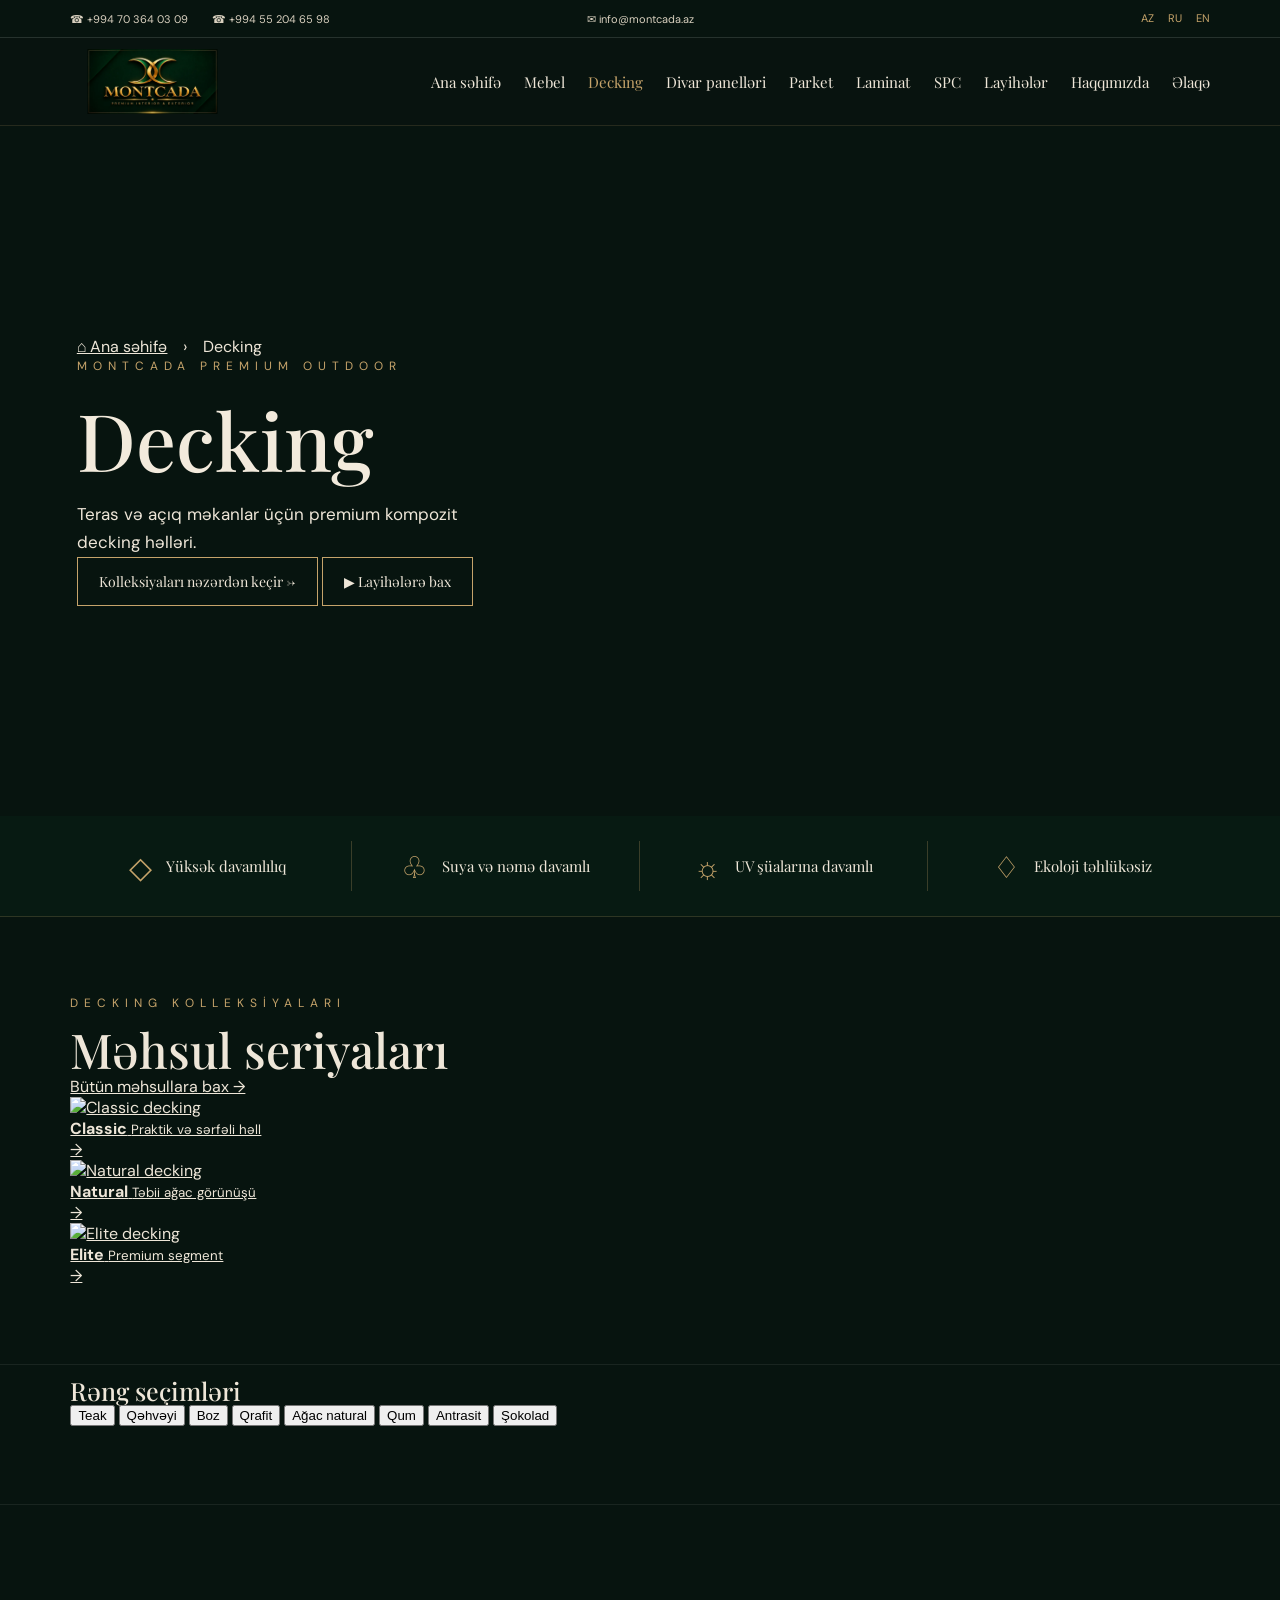
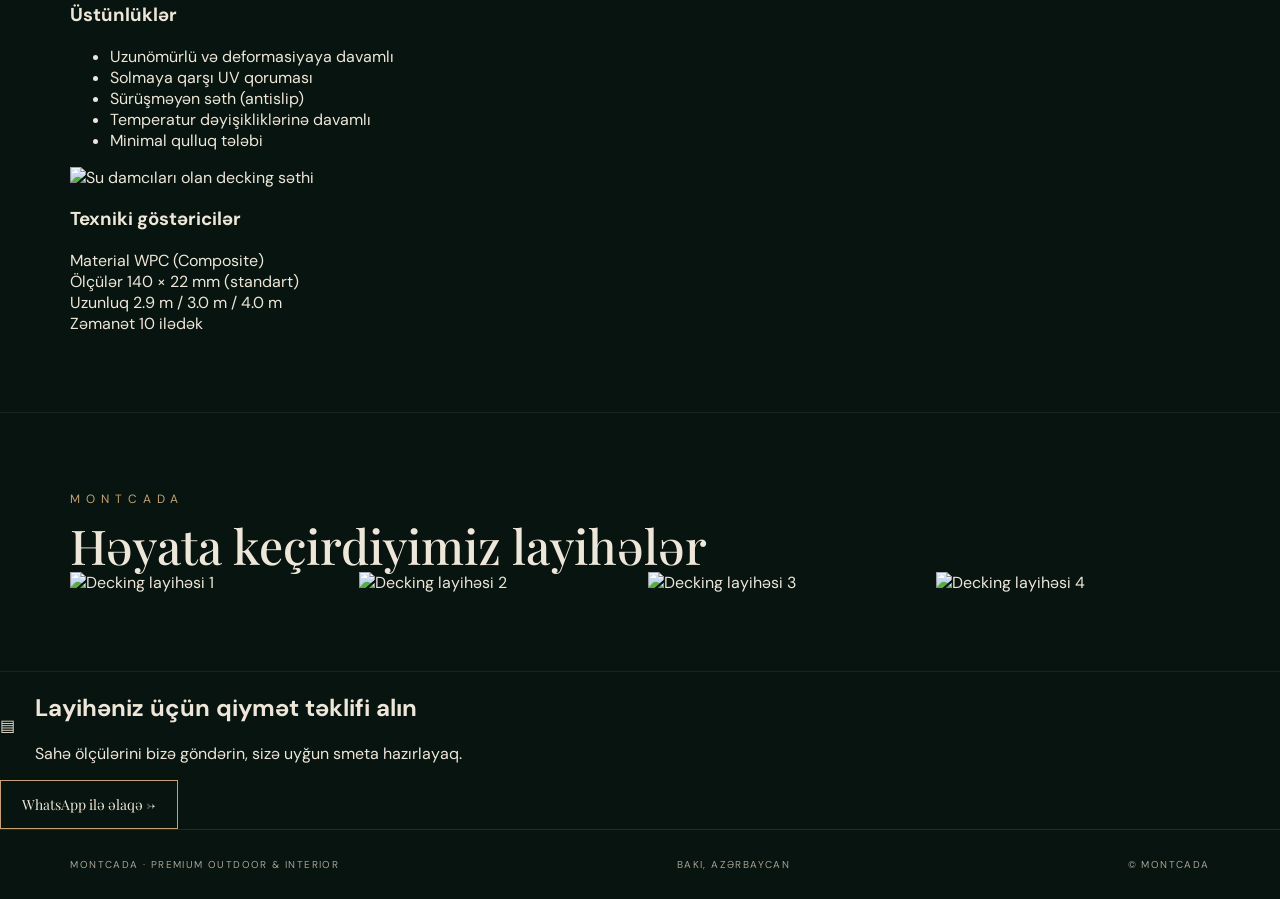
==== decking.html @ f6c1a3b7 "Update decking.html" ====
<!DOCTYPE html>
<html lang="az">
<head>
<meta charset="UTF-8">
<meta name="viewport" content="width=device-width, initial-scale=1.0">
<meta name="theme-color" content="#07140f">
<title>MONTCADA | Decking Kolleksiyaları</title>

<link rel="preconnect" href="https://fonts.googleapis.com">
<link rel="preconnect" href="https://fonts.gstatic.com" crossorigin>
<link href="https://fonts.googleapis.com/css2?family=DM+Sans:wght@400;500;600;700&family=Playfair+Display:wght@400;500;600&display=swap" rel="stylesheet">


  <link rel="stylesheet" href="style.css">

  
</head>

<body class="page-decking">
<!-- ƏLAQƏ VƏ DİL -->

<div class="topbar">
 <div class="top-contacts">
  <a href="tel:+994703640309">☎ +994 70 364 03 09</a>
  <a href="tel:+994552046598">☎ +994 55 204 65 98</a>
  <a class="top-email" href="mailto:info@montcada.az">✉ info@montcada.az</a>
 </div>
 <div class="languages">AZ　 RU　 EN</div>
</div>

<!-- MENYU -->

<header>

  <a href="index.html" class="brand">
  <img src="montcada-logo.webp" alt="MONTCADA">
</a>

  <button class="menu-toggle" id="menuToggle" type="button"
  aria-label="Menyunu aç" aria-expanded="false">☰</button>

  <nav id="mainNav">
    <a href="index.html">Ana səhifə</a>
    <a href="mebel.html">Mebel</a>
    <a class="active" href="decking.html">Decking</a>
    <a href="divar-panelleri.html">Divar panelləri</a>
    <a href="parket.html">Parket</a>
    <a href="laminat.html">Laminat</a>
    <a href="spc.html">SPC</a>
    <a href="index.html#projects">Layihələr</a>
    <a href="index.html#about">Haqqımızda</a>
    <a href="index.html#contact">Əlaqə</a>
    
  </nav>

</header>

<main>

<!-- BAŞLIQ ŞƏKLİ -->

<section class="hero">

  <div class="hero-content">

    <div class="breadcrumb">
      <a href="index.html">⌂ Ana səhifə</a>　›　Decking
    </div>

    <div class="eyebrow">MONTCADA PREMIUM OUTDOOR</div>

    <h1>Decking</h1>

    <p>
      Teras və açıq məkanlar üçün premium
      kompozit decking həlləri.
    </p>

    <div class="buttons">
      <a class="btn gold" href="#collections">
        Kolleksiyaları nəzərdən keçir →
      </a>

      <a class="btn" href="#projects">
        ▶ Layihələrə bax
      </a>
    </div>

  </div>

</section>

<!-- ÜSTÜNLÜKLƏR -->

<section class="benefits">
  <div class="benefit">
    <span class="benefit-icon">◇</span>
    Yüksək davamlılıq
  </div>

  <div class="benefit">
    <span class="benefit-icon">♧</span>
    Suya və nəmə davamlı
  </div>

  <div class="benefit">
    <span class="benefit-icon">☼</span>
    UV şüalarına davamlı
  </div>

  <div class="benefit">
    <span class="benefit-icon">♢</span>
    Ekoloji təhlükəsiz
  </div>

  </section>

</section>

<!-- KOLLEKSİYALAR -->

<section class="section" id="collections">

  <div class="section-top">
    <div>
      <div class="eyebrow">DECKING KOLLEKSİYALARI</div>
      <h2 class="section-title">Məhsul seriyaları</h2>
    </div>

    <a class="gold-link" href="#contact">Bütün məhsullara bax →</a>
  </div>

  <div class="collections">

    <a class="collection-card" href="#contact">
      <img src="https://images.unsplash.com/photo-1600566753086-00f18fb6b3ea?auto=format&fit=crop&w=800&q=85" alt="Classic decking">
      <div class="collection-info">
        <div>
          <strong>Classic</strong>
          <small>Praktik və sərfəli həll</small>
        </div>
        <span>→</span>
      </div>
    </a>

    <a class="collection-card" href="#contact">
      <img src="https://images.unsplash.com/photo-1600607687920-4e2a09cf159d?auto=format&fit=crop&w=800&q=85" alt="Natural decking">
      <div class="collection-info">
        <div>
          <strong>Natural</strong>
          <small>Təbii ağac görünüşü</small>
        </div>
        <span>→</span>
      </div>
    </a>

    <a class="collection-card" href="#contact">
      <img src="https://images.unsplash.com/photo-1600607687939-ce8a6c25118c?auto=format&fit=crop&w=800&q=85" alt="Elite decking">
      <div class="collection-info">
        <div>
          <strong>Elite</strong>
          <small>Premium segment</small>
        </div>
        <span>→</span>
      </div>
    </a>

  </div>

</section>

<!-- RƏNG SEÇİMLƏRİ -->

<section class="section" style="padding-top:0">

  <h2 class="section-title" style="font-size:25px">
    Rəng seçimləri
  </h2>

  <div class="colors">

    <button class="color-option selected" type="button">
      <span class="color-swatch" style="background:#a56a3b"></span>
      Teak
    </button>

    <button class="color-option" type="button">
      <span class="color-swatch" style="background:#60483b"></span>
      Qəhvəyi
    </button>

    <button class="color-option" type="button">
      <span class="color-swatch" style="background:#898782"></span>
      Boz
    </button>

    <button class="color-option" type="button">
      <span class="color-swatch" style="background:#454545"></span>
      Qrafit
    </button>

    <button class="color-option" type="button">
      <span class="color-swatch" style="background:#bd8c5c"></span>
      Ağac natural
    </button>

    <button class="color-option" type="button">
      <span class="color-swatch" style="background:#d0a982"></span>
      Qum
    </button>

    <button class="color-option" type="button">
      <span class="color-swatch" style="background:#35383a"></span>
      Antrasit
    </button>

    <button class="color-option" type="button">
      <span class="color-swatch" style="background:#513426"></span>
      Şokolad
    </button>

  </div>

</section>

<!-- MƏHSUL XÜSUSİYYƏTLƏRİ -->

<section class="section details">

  <div>
    <h3>Üstünlüklər</h3>

    <ul class="features">
      <li>Uzunömürlü və deformasiyaya davamlı</li>
      <li>Solmaya qarşı UV qoruması</li>
      <li>Sürüşməyən səth (antislip)</li>
      <li>Temperatur dəyişikliklərinə davamlı</li>
      <li>Minimal qulluq tələbi</li>
    </ul>
  </div>

  <img
    class="detail-image"
    loading="lazy"
    src="https://images.unsplash.com/photo-1600566753190-17f0baa2a6c3?auto=format&fit=crop&w=900&q=85"
    alt="Su damcıları olan decking səthi"
  >

  <div class="specs">
    <h3>Texniki göstəricilər</h3>

    <div class="spec-row">
      <span>Material</span>
      <span>WPC (Composite)</span>
    </div>

    <div class="spec-row">
      <span>Ölçülər</span>
      <span>140 × 22 mm (standart)</span>
    </div>

    <div class="spec-row">
      <span>Uzunluq</span>
      <span>2.9 m / 3.0 m / 4.0 m</span>
    </div>

    <div class="spec-row">
      <span>Zəmanət</span>
      <span>10 ilədək</span>
    </div>

  </div>

</section>

<!-- LAYİHƏLƏR -->

<section class="section" id="projects">

  <div class="eyebrow">MONTCADA</div>
  <h2 class="section-title">Həyata keçirdiyimiz layihələr</h2>

  <div class="project-grid">

    <img loading="lazy"
      src="https://images.unsplash.com/photo-1600566753086-00f18fb6b3ea?auto=format&fit=crop&w=700&q=80"
      alt="Decking layihəsi 1">

    <img loading="lazy"
      src="https://images.unsplash.com/photo-1600607687920-4e2a09cf159d?auto=format&fit=crop&w=700&q=80"
      alt="Decking layihəsi 2">

    <img loading="lazy"
      src="https://images.unsplash.com/photo-1600607687939-ce8a6c25118c?auto=format&fit=crop&w=700&q=80"
      alt="Decking layihəsi 3">

    <img loading="lazy"
      src="https://images.unsplash.com/photo-1600210492486-724fe5c67fb0?auto=format&fit=crop&w=700&q=80"
      alt="Decking layihəsi 4">

  </div>

</section>

<!-- QİYMƏT TƏKLİFİ -->

<section class="quote" id="contact">

  <div style="display:flex;align-items:center;gap:20px">
    <div class="quote-icon">▤</div>

    <div>
      <h2>Layihəniz üçün qiymət təklifi alın</h2>
      <p>Sahə ölçülərini bizə göndərin, sizə uyğun smeta hazırlayaq.</p>
    </div>
  </div>

  <a
    class="btn gold"
    href="https://wa.me/994703640309?text=Salam%2C%20Decking%20məhsulları%20barədə%20məlumat%20almaq%20istəyirəm."
    target="_blank"
    rel="noopener"
  >
    WhatsApp ilə əlaqə →
  </a>

</section>

</main>

<footer>
  <span>MONTCADA · PREMIUM OUTDOOR & INTERIOR</span>
  <span>BAKI, AZƏRBAYCAN</span>
  <span>© MONTCADA</span>
</footer>

<script>

/* MOBİL MENYU */

  const menuToggle=document.getElementById("menuToggle");
const mainNav=document.getElementById("mainNav");

menuToggle.addEventListener("click",()=>{
  const open=mainNav.classList.toggle("open");
  menuToggle.setAttribute("aria-expanded",String(open));
  menuToggle.textContent=open?"×":"☰";
});

/* RƏNG SEÇİMİ */

document.querySelectorAll(".color-option").forEach(button=>{
  button.addEventListener("click",()=>{
    document.querySelectorAll(".color-option").forEach(item=>{
      item.classList.remove("selected");
    });

    button.classList.add("selected");
  });
});

</script>

</body>
</html>
---- style.css ----
:root{
--bg:#07140f;
--panel:#0c1d16;
--green:#123e2d;
--gold:#c5a36a;
--cream:#eee6d8;
--muted:#b6b1a6
}

*{box-sizing:border-box}

html{
scroll-behavior:smooth;
scroll-padding-top:90px
}

body{
margin:0;
background:var(--bg);
color:var(--cream);
font-family:"DM Sans",sans-serif
}

a{color:inherit}

.topbar{
min-height:38px;
padding:7px 5.5%;
display:flex;
align-items:center;
justify-content:space-between;
gap:18px;
border-bottom:1px solid #ffffff20;
color:#d9d0bf;
font-size:11px;
letter-spacing:.35px
  position:relative;
}

.top-contacts{
display:flex;
gap:24px;
flex-wrap:wrap;

}

.top-email{
position:absolute;
left:50%;
transform:translateX(-50%);
white-space:nowrap;
}

.topbar a{text-decoration:none}

.languages{
color:var(--gold);
white-space:nowrap;
letter-spacing:2px
  text-align:center;
}

header{
min-height:88px;
padding:10px 5.5%;
display:flex;
align-items:center;
justify-content:space-between;
gap:28px;
background:#08130f;
border-bottom:1px solid #c5a36a28;
position:relative;
z-index:20
}

.brand{
width:205px;
height:65px;
flex:0 0 205px;
display:flex;
align-items:center
}

.brand img{
width:100%;
height:100%;
object-fit:contain
}
.brand{
  transform:translateX(-15%);
}
@media (min-width:851px){
  .brand{
    transform:translateX(-10%);
  }
}


nav{
display:flex;
align-items:center;
justify-content:flex-end;
gap:clamp(12px,1.8vw,27px);
flex:1
}

nav a{
text-decoration:none;
color:#eee6d8;
font:15px "Playfair Display",serif;
white-space:nowrap;
transition:color .25s
}

nav a:hover{color:var(--gold)}

nav a.active{
  color:var(--gold);
}
  
.menu-toggle{
display:none;
background:transparent;
color:var(--gold);
border:1px solid #c5a36a88;
border-radius:3px;
font-size:23px;
padding:5px 11px
}

/* ANA SLAYD */

.hero{
height:min(690px,68vw);
min-height:570px;
position:relative;
overflow:hidden;
background:#07140f
}

.hero-bg{
position:absolute;
inset:0;
background-size:cover;
background-position:center;
opacity:0;
transition:opacity 1.5s ease;
will-change:opacity
}

.hero-bg.active{opacity:1}

.hero-shade{
position:absolute;
inset:0;
background:
linear-gradient(90deg,rgba(3,14,10,.91) 0%,rgba(3,14,10,.65) 34%,rgba(3,14,10,.12) 76%),
linear-gradient(0deg,rgba(3,14,10,.28),transparent 35%);
z-index:1;
pointer-events:none
}

.hero-content{
position:relative;
z-index:2;
height:100%;
max-width:760px;
padding:60px 6%;
display:flex;
flex-direction:column;
justify-content:center;
align-items:flex-start
}

.eyebrow{
color:var(--gold);
font-size:12px;
letter-spacing:6px;
text-transform:uppercase
}

.hero h1{
font:500 clamp(50px,6.2vw,82px)/1.02 "Playfair Display",serif;
color:#f2eadc;
margin:25px 0 20px;
max-width:700px
}

.hero p{
font-size:17px;
line-height:1.7;
color:#eee6d8;
max-width:430px;
margin:0
}

.hero-actions{
display:flex;
flex-wrap:wrap;
gap:16px;
margin-top:27px
}

.btn{
display:inline-flex;
align-items:center;
justify-content:center;
gap:12px;
padding:14px 21px;
border:1px solid var(--gold);
color:var(--cream);
text-decoration:none;
font:14px "Playfair Display",serif;
transition:background .25s,color .25s
}

.btn.primary{
background:var(--gold);
color:#10170f
}

.btn:hover{
background:var(--gold);
color:#10170f
}

/* SLAYD NOQTƏLƏRİ */

.hero-dots{
position:absolute;
z-index:4;
left:6%;
bottom:38px;
display:flex;
align-items:center;
gap:13px
}

.hero-dot{
width:12px;
height:12px;
padding:0;
border:1px solid var(--gold);
border-radius:50%;
background:transparent;
cursor:pointer;
transition:all .35s
}

.hero-dot.active{
width:14px;
height:14px;
background:var(--cream);
border-color:var(--cream)
}

.hero-arrows{
position:absolute;
z-index:4;
right:6%;
bottom:27px;
display:flex;
gap:14px
}

.hero-arrow{
width:46px;
height:46px;
border:1px solid var(--gold);
border-radius:50%;
background:#07140f55;
color:var(--gold);
font-size:27px;
cursor:pointer;
transition:all .25s
}

.hero-arrow:hover{
background:var(--gold);
color:#07140f
}

/* ÜSTÜNLÜKLƏR */

.benefits{
display:grid;
grid-template-columns:repeat(4,1fr);
padding:25px 5%;
background:#071a12;
border-bottom:1px solid #c5a36a33
}

.benefit{
display:flex;
align-items:center;
justify-content:center;
gap:14px;
padding:5px 12px;
border-right:1px solid #c5a36a44;
font:15px "Playfair Display",serif
}

.benefit:last-child{border:0}

.benefit-icon{
font-size:30px;
color:var(--gold)
}

/* MƏHSULLAR */

.section{
padding:78px 5.5%;
border-bottom:1px solid #ffffff12
}

.section-heading{
display:flex;
align-items:flex-end;
justify-content:space-between;
gap:20px;
margin-bottom:28px
}

.section-kicker{
color:var(--gold);
font-size:11px;
letter-spacing:4px;
text-transform:uppercase
}

.section h2{
font:500 clamp(34px,4vw,48px)/1.1 "Playfair Display",serif;
margin:12px 0 0
}

.text-link{
color:var(--gold);
text-decoration:none;
font-size:13px;
white-space:nowrap
}

.category-grid{
display:grid;
grid-template-columns:repeat(3,1fr);
gap:18px
}

.category-card{
height:270px;
position:relative;
overflow:hidden;
border:1px solid #b9965d77;
border-radius:7px;
background:#18251d;
text-decoration:none
}

.category-card img{
width:100%;
height:100%;
object-fit:cover;
display:block;
transition:transform .7s ease
}

.category-card:hover img{
transform:scale(1.06)
}

.category-card:after{
content:"";
position:absolute;
inset:35% 0 0;
background:linear-gradient(transparent,rgba(0,0,0,.88))
}

.category-label{
position:absolute;
z-index:1;
left:17px;
right:14px;
bottom:17px;
display:flex;
align-items:flex-end;
justify-content:space-between;
gap:8px;
font:20px "Playfair Display",serif
}

.category-label small{
display:block;
font:11px "DM Sans",sans-serif;
margin-top:5px;
color:#e4ded3
}

.category-arrow{
color:var(--gold);
font-size:22px
}

/* HAQQIMIZDA */

.about{
display:grid;
grid-template-columns:1.05fr .95fr;
min-height:420px;
background:#0b2118
}

.about-image{
min-height:420px;
background:url("https://images.unsplash.com/photo-1600210492486-724fe5c67fb0?auto=format&fit=crop&w=1400&q=82") center/cover
}

.about-copy{
padding:70px 10%;
display:flex;
flex-direction:column;
justify-content:center
}

.about-copy h2{
font:500 clamp(34px,4vw,48px)/1.12 "Playfair Display",serif;
margin:15px 0 20px
}

.about-copy p{
color:#c9c8bd;
line-height:1.8;
font-size:15px;
max-width:540px
}

/* LAYİHƏLƏR */

.projects{
background:radial-gradient(ellipse at 70% 0%,#12271d,#07140f 70%)
}

.project-grid{
display:grid;
grid-template-columns:repeat(4,1fr);
gap:15px
}

.project-card{
height:220px;
overflow:hidden;
border-radius:6px;
border:1px solid #b9965d66
}

.project-card img{
width:100%;
height:100%;
object-fit:cover;
display:block;
transition:transform .7s
}

.project-card:hover img{
transform:scale(1.05)
}

/* ƏLAQƏ */

.contact-section{
display:grid;
grid-template-columns:1fr 1fr;
gap:35px;
align-items:center;
background:#0a1b13
}

.contact-section h2{
font:500 42px "Playfair Display",serif;
margin:12px 0
}

.contact-section p{
color:#c5c1b5;
line-height:1.8
}

.contact-details{
display:grid;
gap:15px
}

.contact-details a{
color:var(--cream);
text-decoration:none
}

footer{
padding:28px 5.5%;
display:flex;
justify-content:space-between;
gap:15px;
flex-wrap:wrap;
color:#a9a294;
font-size:10px;
letter-spacing:1.4px;
border-top:1px solid #ffffff1a
}

/* TABLET */

@media(max-width:1050px){
header{gap:15px}
.brand{width:165px;flex-basis:165px}
nav{gap:13px}
nav a{font-size:15px}
.category-card{height:230px}
}

/* MOBİL */

@media(max-width:850px){

.topbar{
padding:7px 4%;
font-size:9px
}



header{
min-height:75px;
padding:8px 4%;
flex-wrap:wrap
}

.brand{
width:155px;
height:54px;
flex-basis:155px
}

.menu-toggle{
display:block;
margin-left:auto
}

nav{
display:none;
order:3;
flex:0 0 100%;
width:100%;
justify-content:flex-start;
flex-wrap:wrap;
gap:16px 20px;
padding:12px 0 15px
}

nav.open{display:flex}

.hero{
height:620px;
min-height:530px
}

.hero-content{padding:45px 7%}

.benefits{
grid-template-columns:1fr 1fr;
gap:15px;
padding:22px 5%
}

.benefit{
justify-content:flex-start;
border:0;
font-size:13px
}

.category-grid{
grid-template-columns:repeat(2,minmax(0,1fr))
}

.category-card{height:210px}

.category-card:last-child{
grid-column:span 1
}

.about{grid-template-columns:1fr}

.about-image{min-height:330px}

.about-copy{padding:50px 7%}

.project-grid{grid-template-columns:1fr 1fr}

.project-card{height:190px}

.contact-section{grid-template-columns:1fr}
}

/* TELEFON */

@media(max-width:520px){

.topbar{font-size:8px}


.languages{letter-spacing:1px}

.hero{
height:590px;
min-height:510px
}

.hero-content{padding:40px 7%}

.hero h1{font-size:46px}

.hero p{
font-size:14px;
max-width:310px
}

.hero-actions{gap:9px}

.hero-actions .btn{
padding:12px 13px;
font-size:12px
}

.hero-dots{
left:7%;
bottom:27px;
gap:9px
}

.hero-dot{
width:9px;
height:9px
}

.hero-dot.active{
width:12px;
height:12px
}

.hero-arrows{
right:5%;
bottom:15px;
gap:7px
}

.hero-arrow{
width:36px;
height:36px;
font-size:21px
}

.benefit{
gap:8px;
font-size:11px;
padding:3px
}

.benefit-icon{font-size:23px}

.section{padding:52px 5%}

.section-heading{
align-items:flex-start;
flex-direction:column
}

.category-grid{gap:9px}

.category-card{height:165px}


.category-label{
left:10px;
bottom:12px;
font-size:17px
}

.about-image{min-height:250px}

.about-copy h2{font-size:34px}

.project-card{height:145px}

.contact-section h2{font-size:34px}

footer{
flex-direction:column;
font-size:9px
}
}

@media(prefers-reduced-motion:reduce){
*,*::before,*::after{
scroll-behavior:auto!important;
transition:none!important
}
}
/* MONTCADA — PREMIUM MOBIL MENYU */
@media (max-width: 850px) {
  header {
    position: relative !important;
    z-index: 100 !important;
    display: flex !important;
    flex-wrap: wrap !important;
    align-items: center !important;
    justify-content: space-between !important;
    height: auto !important;
    min-height: 88px !important;
    padding: 10px 5% !important;
    gap: 12px !important;
  }

  header .brand {
    display: flex !important;
    align-items: center !important;
    width: 190px !important;
    height: 65px !important;
  }

  header .brand img {
    width: 100% !important;
    height: 100% !important;
    object-fit: contain !important;
  }

  #menuToggle {
    display: block !important;
    margin-left: auto !important;
    background: transparent !important;
    color: #c5a36a !important;
    border: 1px solid rgba(197,163,106,.65) !important;
    border-radius: 3px !important;
    padding: 9px 13px !important;
    font-size: 25px !important;
  }

  #mainNav {
    display: none !important;
    position: static !important;
    order: 3 !important;
    flex: 0 0 100% !important;
    width: 100% !important;
    height: auto !important;
    margin: 0 !important;
    padding: 8px 0 12px !important;
    flex-direction: column !important;
    align-items: stretch !important;
    gap: 0 !important;
    background: transparent !important;
  }

  #mainNav.open {
    display: flex !important;
  }

  #mainNav a {
    display: block !important;
    width: 100% !important;
    padding: 13px 8px !important;
    border: 0 !important;
    border-bottom: 1px solid rgba(197,163,106,.18) !important;
    background: transparent !important;
    color: #eee6d8 !important;
    font-family: Georgia, serif !important;
    font-size: 23px !important;
    text-align: left !important;
    text-decoration: none !important;
  }

  #mainNav a.active,
  #mainNav a[aria-current="page"] {
    color: #c5a36a !important;
  }
}

@media (max-width: 520px) {
  header .brand {
    width: 175px !important;
    height: 60px !important;
  }

  #mainNav a {
    font-size: 22px !important;
  }
}



/* =====================================
   MEBEL SƏHİFƏSİ CSS
===================================== */

.page-mebel .hero{height:510px;
      position:relative;
      overflow:hidden;
      background:var(--panel)
     }
.page-mebel .slides,
.page-mebel .slide{
position:absolute;
inset:0;
width:100%;
height:100%;
}
.page-mebel .slide{
  opacity:0;
  visibility:hidden;
  background-size:cover;
  background-position:center;
  transition:opacity 1.7s ease,visibility 1.7s ease;
}
.page-mebel .slide.active{
  opacity:1;
  visibility:visible;
}
.page-mebel .shade{
  position:absolute;
  inset:0;
  z-index:1;
  background:linear-gradient(90deg,rgba(7,20,15,.98),rgba(7,20,15,.88) 28%,rgba(7,20,15,.43) 57%,rgba(7,20,15,.05))
}
.page-mebel .hero-content{
  position:relative;
  z-index:2;
  height:100%;
  padding:55px 6%;
  display:flex;
  flex-direction:column;
  justify-content:center;
  align-items:flex-start
}
.page-mebel .kicker{
  color:var(--gold);
  font-size:11px;
  letter-spacing:5px;
  font-weight:600
}
.page-mebel .hero h1{
  font:700 clamp(42px,5vw,65px)/1.08 "Playfair Display",serif;max-width:570px;
  margin:18px 0;color:var(--cream)
}
.page-mebel .hero p{
  font-size:15px;
  line-height:1.75;
  max-width:390px;
  margin:0 0 24px;
  color:#e2dbcf
}
.page-mebel .actions{
  display:flex;
  gap:14px;
  flex-wrap:wrap
}
.page-mebel .btn{
  padding:14px 22px;
  border:1px solid var(--gold);
  font-size:13px;transition:.25s
}
.page-mebel btn:hover{
  background:var(--gold);
  color:#17140e
}
.page-mebel .btn.primary{
  background:var(--gold);
  color:#17140e
}
.page-mebel .dots{
  position:absolute;
  z-index:3;
  bottom:25px;
  left:6%;
  display:flex;gap:12px
}
.page-mebel .dot{
  width:12px;
  height:12px;
  border-radius:50%;
  border:1.5px solid var(--gold);
  background:transparent;
  padding:0;cursor:pointer;
  transition:background .3s,transform .3s
}
.page-mebel .dot.active{
  background:var(--cream);
  border-color:var(--cream);
  transform:scale(1.08)
}
.page-mebel .arrows{
  position:absolute;
  right:5%;
  bottom:19px;
  z-index:3;
  display:flex;
  gap:12px
}
.page-mebel .arrows button{
  width:43px;
  height:43px;
  border:1px solid var(--gold);
  border-radius:50%;
  background:rgba(7,20,15,.55);
  color:var(--gold);
  font-size:25px;
  cursor:pointer
}
.page-mebel .benefits{
  display:grid;
  grid-template-columns:repeat(4,1fr);
  padding:17px 5%;
  border-block:1px solid var(--line);
  background:var(--panel)
}
.page-mebel .benefit{
  display:flex;
  align-items:center;
  justify-content:center;
  gap:14px;padding:10px;
  border-right:1px solid var(--line);
  font-size:13px
}
.page-mebel .benefit:last-child{border:0}

.page-mebel .benefit span{
  font-size:25px;
  color:var(--gold)
}
.page-mebel .section{
  padding:52px 5% 28px;
  max-width:1600px;
  margin:auto
}
.page-mebel .section h2{
  font:600 clamp(30px,4vw,40px) "Playfair Display",serif;
  margin:12px 0;
  color:var(--cream)
}
.page-mebel .intro{
  font-size:13px;
  color:var(--muted);
  margin:0 0 25px
}
.page-mebel .categories{
  display:grid;
  grid-template-columns:repeat(3,1fr);
  gap:15px
}
.page-mebel .category{
  height:195px;
  position:relative;
  overflow:hidden;
  border:1px solid var(--line);
  border-radius:8px;
  background:var(--panel)
}
.page-mebel .category img{
  width:100%;
  height:100%;
  object-fit:cover;
  transition:transform .7s
}
.page-mebel .category:hover img{transform:scale(1.055)}

.page-mebel .category:after{
  content:"";
  position:absolute;
  inset:30% 0 0;
  background:linear-gradient(transparent,rgba(7,20,15,.94))
}
.page-mebel .cattext{
  position:absolute;
  z-index:1;
  bottom:13px;
  left:15px;
  right:14px
}
.page-mebel .cattext h3{
  font:600 20px "Playfair Display",serif;
  margin:0 0 4px
}
.page-mebel.cattext p{
  font-size:11px;
  margin:0;
  color:#e6dfd2
}
.page-mebel .cattext b{
  float:right;
  color:var(--gold);
  font-size:22px
}
.page-mebel .wisanka
{
  display:grid;
  grid-template-columns:1fr 1fr;
  margin-top:30px;
  border-top:1px solid var(--line);
  background:var(--panel)
}
.page-mebel .wisanka img{
  width:100%;
  height:360px;
  object-fit:cover;
  display:block
}
.page-mebel .text{
  padding:45px 9%;
  align-self:center
}
.page-mebel .wtext h2{
  font:600 42px "Playfair Display",serif;
  margin:12px 0;
  color:var(--cream)
}
.page-mebel .wtext p{
  line-height:1.85;
  font-size:14px;color:#ded6c9;
  border-left:2px solid var(--gold);
  padding-left:20px
}


@media(max-width:520px){
  
  .page-mebel .benefit{font-size:10px;gap:7px;padding:12px 2px}
 .page-mebel .benefit span{font-size:20px}
 .page-mebel .section{padding:38px 4% 20px}
 .page-mebel .categories{grid-template-columns:repeat(2,1fr);gap:10px}
 .page-mebel .category{height:155px}
 .page-mebel .cattext{left:9px;bottom:9px}
 .page-mebel .cattext h3{font-size:16px}
.page-mebel .cattext p{font-size:9px}
 .page-mebel .wtext{padding:32px 7%}
 .page-mebel .wtext h2{font-size:34px}




/* =====================================
   DECKING SƏHİFƏSİ CSS
===================================== */


  /* DECKING SƏHİFƏSİ */

.page-decking{
  --panel:#0c2118;
}

/* HERO */
.page-decking .hero{
  min-height:390px;
  position:relative;
  display:flex;
  align-items:center;
  background:
    linear-gradient(90deg,rgba(3,16,11,.95),rgba(3,16,11,.65) 35%,rgba(3,16,11,.05)),
    url("https://images.unsplash.com/photo-1600607687939-ce8a6c25118c?auto=format&fit=crop&w=1900&q=85")
    center 55%/cover;
}

.page-decking .hero-content{
  padding:55px 7%;
  max-width:600px;
}

.page-decking .breadcrumb{
  font-size:12px;
  color:#c9c0af;
  margin-bottom:30px;
}

.page-decking .breadcrumb a{color:var(--gold)}

.page-decking .eyebrow{
  color:var(--gold);
  font-size:11px;
  letter-spacing:4px;
  text-transform:uppercase;
}

.page-decking .hero h1{
  font:500 clamp(44px,5vw,66px)/1.05 "Playfair Display",serif;
  margin:15px 0;
}

.page-decking .hero p{
  font-size:16px;
  line-height:1.7;
  max-width:400px;
  color:#eee6d8;
}

.page-decking .buttons{
  display:flex;
  gap:14px;
  flex-wrap:wrap;
  margin-top:24px;
}

.page-decking .btn{
  display:inline-flex;
  align-items:center;
  gap:10px;
  padding:13px 19px;
  border:1px solid var(--gold);
  color:var(--cream);
  font:14px "Playfair Display",serif;
  transition:.3s;
}

.page-decking .btn.gold{
  background:var(--gold);
  color:#10170f;
}

.page-decking .btn:hover{
  background:var(--gold);
  color:#10170f;
}

/* ÜSTÜNLÜKLƏR */
.page-decking .benefits{
  display:grid;
  grid-template-columns:repeat(5,1fr);
  padding:17px 5%;
  border-top:1px solid #c5a36a30;
  border-bottom:1px solid #c5a36a30;
  background:#081a12;
}

.page-decking .benefit{
  display:flex;
  justify-content:center;
  align-items:center;
  gap:10px;
  padding:7px;
  border-right:1px solid #c5a36a35;
  font-size:12px;
}

.page-decking .benefit:last-child{border:0}

.page-decking .benefit span{
  color:var(--gold);
  font-size:25px;
}

/* BÖLMƏLƏR */
.page-decking .section{padding:45px 7%}

.page-decking .section-title{
  font:500 32px "Playfair Display",serif;
  margin:8px 0 20px;
}

.page-decking .section-top{
  display:flex;
  justify-content:space-between;
  align-items:flex-end;
  gap:15px;
  margin-bottom:18px;
}

.page-decking .gold-link{
  color:var(--gold);
  font-size:12px;
}

/* KOLLEKSİYALAR */
.page-decking .collections{
  display:grid;
  grid-template-columns:repeat(3,1fr);
  gap:17px;
}

.page-decking .collection-card{
  height:180px;
  position:relative;
  overflow:hidden;
  border:1px solid #c5a36a88;
  border-radius:7px;
  cursor:pointer;
}

.page-decking .collection-card img{
  width:100%;
  height:100%;
  object-fit:cover;
  transition:transform .6s;
}

.page-decking .collection-card:hover img{transform:scale(1.06)}

.page-decking .collection-card:after{
  content:"";
  position:absolute;
  inset:40% 0 0;
  background:linear-gradient(transparent,#000d);
}

.page-decking .collection-info{
  position:absolute;
  z-index:2;
  left:16px;
  right:16px;
  bottom:13px;
  display:flex;
  justify-content:space-between;
  align-items:flex-end;
}

.page-decking .collection-info strong{
  display:block;
  font:20px "Playfair Display",serif;
}

.page-decking .collection-info small{
  display:block;
  font-size:11px;
  margin-top:4px;
}

.page-decking .collection-info span{color:var(--gold)}

/* RƏNGLƏR */
.page-decking .colors{
  display:flex;
  justify-content:center;
  flex-wrap:wrap;
  gap:18px;
  margin-top:18px;
}

.page-decking .color-option{
  text-align:center;
  cursor:pointer;
  font-size:11px;
  color:var(--cream);
  background:none;
  border:0;
}

.page-decking .color-swatch{
  display:block;
  width:76px;
  height:38px;
  border:2px solid transparent;
  border-radius:8px;
  margin-bottom:7px;
  transition:.2s;
}

.page-decking .color-option.selected .color-swatch{
  border-color:var(--gold);
  outline:2px solid #c5a36a55;
}

/* TEXNİKİ MƏLUMAT */
.page-decking .details{
  display:grid;
  grid-template-columns:1fr 1.1fr 1.1fr;
  gap:24px;
  align-items:center;
  border-top:1px solid #c5a36a25;
  border-bottom:1px solid #c5a36a25;
  padding-top:22px;
  padding-bottom:22px;
}

.page-decking .details h3{
  font:22px "Playfair Display",serif;
  margin:0 0 15px;
}

.page-decking .features{
  list-style:none;
  padding:0;
  margin:0;
}

.page-decking .features li{
  margin:11px 0;
  font-size:12px;
  color:#d6d1c5;
}

.page-decking .features li:before{
  content:"✓";
  color:var(--gold);
  margin-right:9px;
  font-weight:bold;
}

.page-decking .detail-image{
  width:100%;
  height:175px;
  object-fit:cover;
  border-radius:7px;
  border:1px solid #c5a36a66;
}

.page-decking .specs{
  border:1px solid #c5a36a33;
  border-radius:7px;
  padding:14px;
}

.page-decking .specs h3{font-size:19px}

.page-decking .spec-row{
  display:flex;
  justify-content:space-between;
  gap:10px;
  padding:10px 0;
  border-top:1px solid #ffffff15;
  font-size:11px;
}

.page-decking .spec-row span:last-child{
  color:#d6c4a4;
  text-align:right;
}

/* LAYİHƏLƏR */
.page-decking .project-grid{
  display:grid;
  grid-template-columns:repeat(4,1fr);
  gap:13px;
}

.page-decking .project-grid img{
  width:100%;
  height:145px;
  object-fit:cover;
  border-radius:7px;
  border:1px solid #c5a36a55;
  transition:.4s;
}

.page-decking .project-grid img:hover{transform:scale(1.025)}

/* ƏLAQƏ */
.page-decking .quote{
  margin:10px 5.5% 45px;
  padding:22px 35px;
  display:flex;
  align-items:center;
  justify-content:space-between;
  gap:20px;
  background:linear-gradient(110deg,#103d2b,#0b2118);
  border:1px solid #c5a36a55;
  border-radius:9px;
}

.page-decking .quote h2{
  font:23px "Playfair Display",serif;
  margin:0 0 7px;
}

.page-decking .quote p{
  font-size:12px;
  color:#c9c8bd;
  margin:0;
}

.page-decking .quote-icon{
  font-size:35px;
  color:var(--gold);
}

/* DECKING - RESPONSIVE */

@media(max-width:1050px){
  .page-decking .details{grid-template-columns:1fr 1fr}
  .page-decking .detail-image{height:190px}
  .page-decking .specs{grid-column:span 2}
}

@media(max-width:850px){

  .page-decking .hero{min-height:420px}
  .page-decking .hero-content{padding:35px 6%}
  .page-decking .hero h1{font-size:46px}
  .page-decking .hero p{font-size:14px}

  .page-decking .benefits{
    grid-template-columns:1fr 1fr;
    gap:8px;
  }

  .page-decking .benefit{
    justify-content:flex-start;
    border:0;
    font-size:11px;
  }

  .page-decking .collections{grid-template-columns:1fr 1fr}
  .page-decking .collection-card{height:145px}
  .page-decking .collection-info strong{font-size:16px}

  .page-decking .details{grid-template-columns:1fr}
  .page-decking .specs{grid-column:auto}
  .page-decking .detail-image{height:200px}

  .page-decking .project-grid{grid-template-columns:1fr 1fr}
  .page-decking .project-grid img{height:125px}

  .page-decking .quote{
    margin:5px 4% 30px;
    padding:20px;
    flex-direction:column;
    align-items:flex-start;
  }

  .page-decking .section{padding:35px 5%}
  .page-decking .section-title{font-size:28px}
}

@media(max-width:520px){
  .page-decking .collections{grid-template-columns:1fr}
  .page-decking .collection-card{height:180px}
  .page-decking .colors{gap:10px}
  .page-decking .color-swatch{width:65px}
}
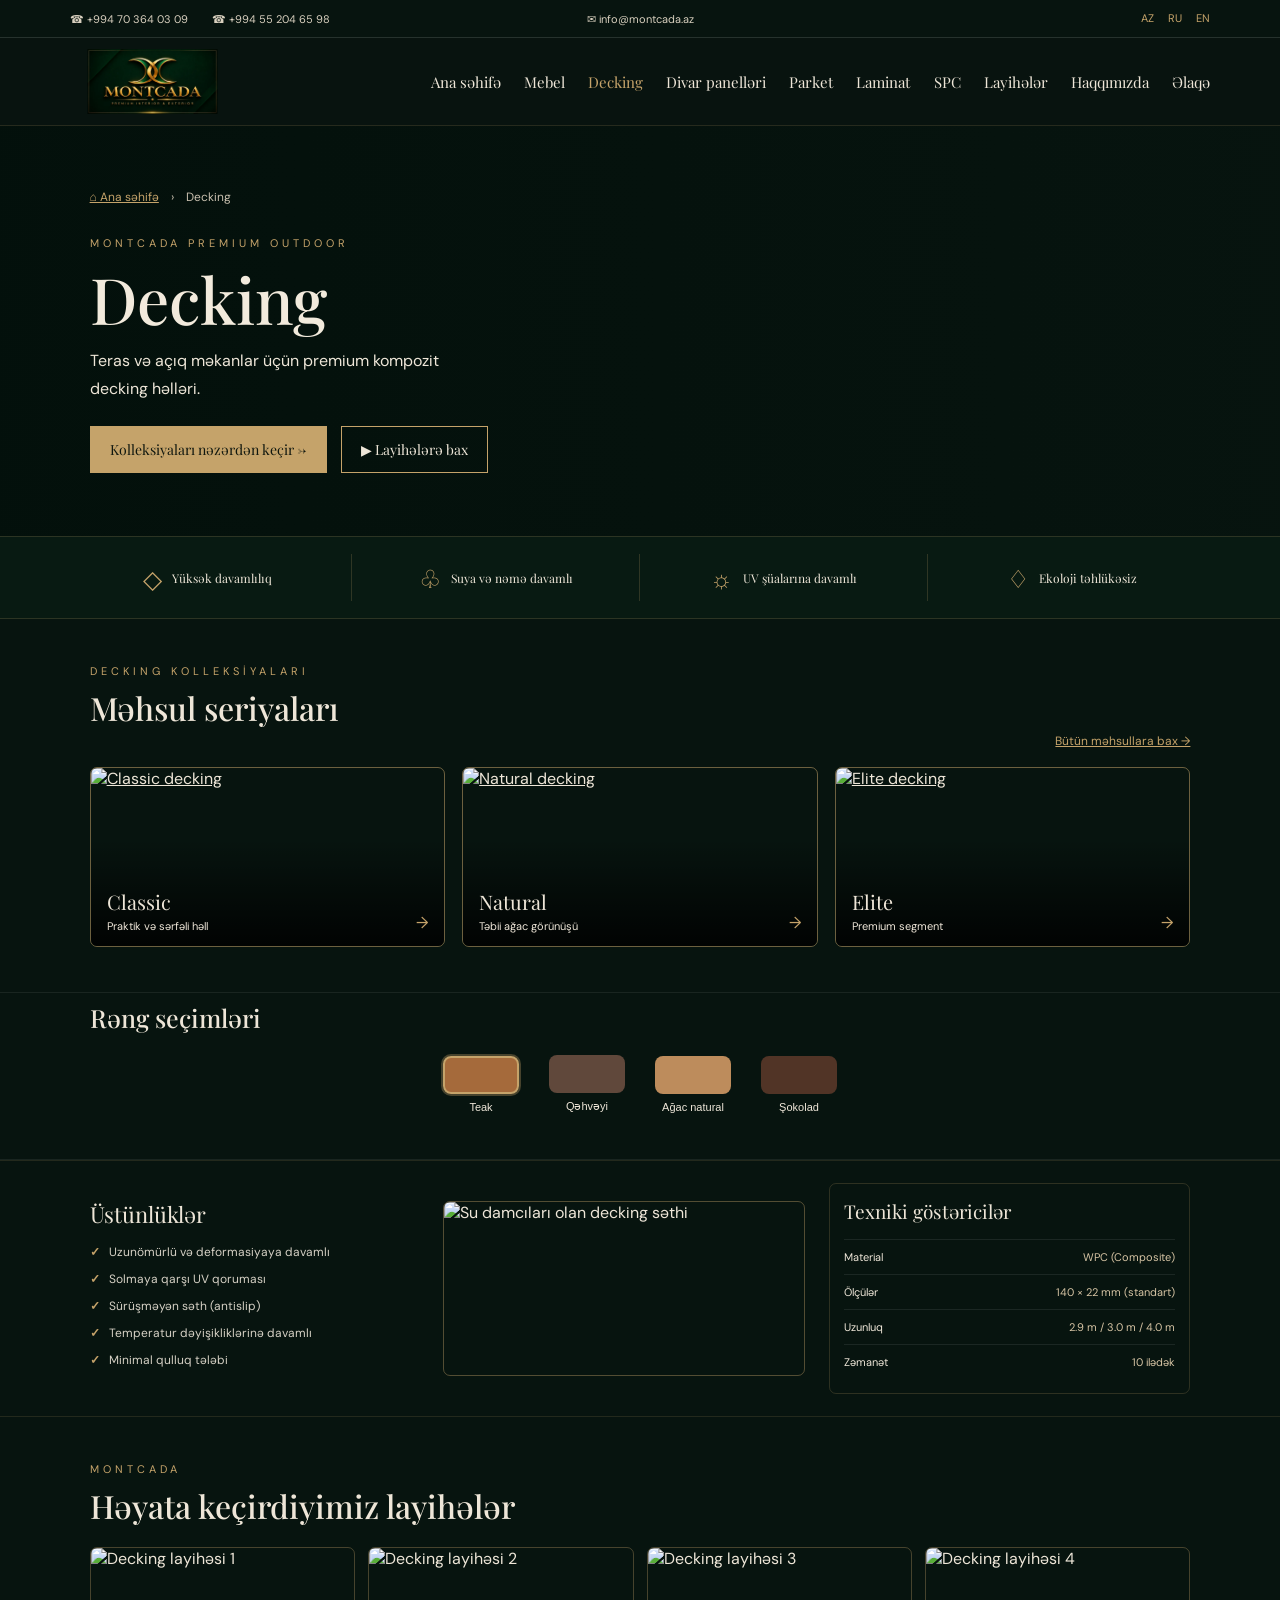
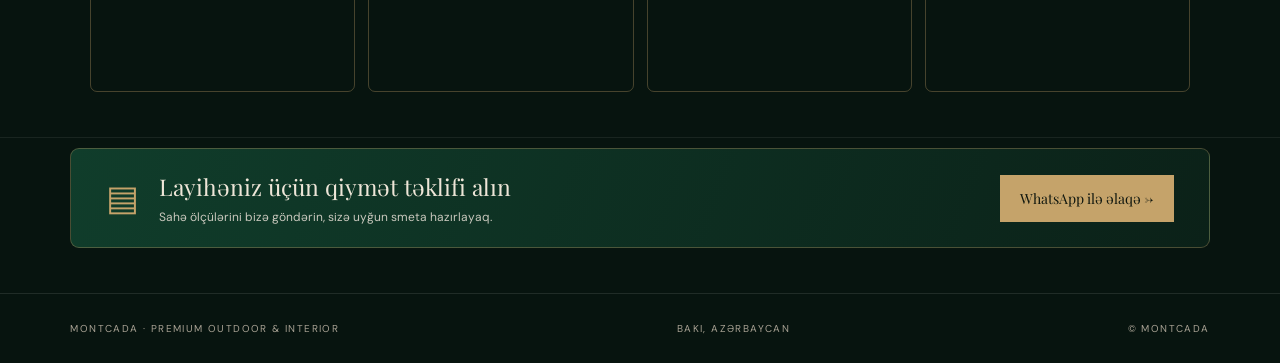
==== commit eb4a644b: "Update decking.html" ====
--- a/decking.html
+++ b/decking.html
@@ -8,7 +8,7 @@
 
 <link rel="preconnect" href="https://fonts.googleapis.com">
 <link rel="preconnect" href="https://fonts.gstatic.com" crossorigin>
-<link href="https://fonts.googleapis.com/css2?family=DM+Sans:wght@400;500;600;700&family=Playfair+Display:wght@400;500;600&display=swap" rel="stylesheet">
+<link href="https://fonts.googleapis.com/css2?family=DM+Sans:wght@400;500;600;700&family=Playfair+Display:wght@500;600;700&display=swap" rel="stylesheet">
 
 
   <link rel="stylesheet" href="style.css">
@@ -189,30 +189,12 @@
       Qəhvəyi
     </button>
 
-    <button class="color-option" type="button">
-      <span class="color-swatch" style="background:#898782"></span>
-      Boz
-    </button>
-
-    <button class="color-option" type="button">
-      <span class="color-swatch" style="background:#454545"></span>
-      Qrafit
-    </button>
 
     <button class="color-option" type="button">
       <span class="color-swatch" style="background:#bd8c5c"></span>
       Ağac natural
     </button>
 
-    <button class="color-option" type="button">
-      <span class="color-swatch" style="background:#d0a982"></span>
-      Qum
-    </button>
-
-    <button class="color-option" type="button">
-      <span class="color-swatch" style="background:#35383a"></span>
-      Antrasit
-    </button>
 
     <button class="color-option" type="button">
       <span class="color-swatch" style="background:#513426"></span>
--- a/style.css
+++ b/style.css
@@ -132,8 +132,8 @@
 /* ANA SLAYD */
 
 .hero{
-height:min(690px,68vw);
-min-height:570px;
+height:min(410px,68vw);
+min-height:410px;
 position:relative;
 overflow:hidden;
 background:#07140f
@@ -800,7 +800,7 @@
    MEBEL SƏHİFƏSİ CSS
 ===================================== */
 
-.page-mebel .hero{height:510px;
+.page-mebel .hero{height:410px;
       position:relative;
       overflow:hidden;
       background:var(--panel)
@@ -925,7 +925,7 @@
   align-items:center;
   justify-content:center;
   gap:14px;padding:10px;
-  border-right:1px solid var(--line);
+  border-right:1px solid #c5a36a35;
   font-size:13px
 }
 .page-mebel .benefit:last-child{border:0}
@@ -1040,6 +1040,7 @@
 .page-mebel .cattext p{font-size:9px}
  .page-mebel .wtext{padding:32px 7%}
  .page-mebel .wtext h2{font-size:34px}
+}
 
 
 
@@ -1057,7 +1058,7 @@
 
 /* HERO */
 .page-decking .hero{
-  min-height:390px;
+  min-height:410px;
   position:relative;
   display:flex;
   align-items:center;
@@ -1130,7 +1131,7 @@
 /* ÜSTÜNLÜKLƏR */
 .page-decking .benefits{
   display:grid;
-  grid-template-columns:repeat(5,1fr);
+  grid-template-columns:repeat(4,1fr);
   padding:17px 5%;
   border-top:1px solid #c5a36a30;
   border-bottom:1px solid #c5a36a30;
@@ -1178,12 +1179,13 @@
 /* KOLLEKSİYALAR */
 .page-decking .collections{
   display:grid;
-  grid-template-columns:repeat(3,1fr);
+  grid-template-columns:repeat(3,minmax(0,1fr));
   gap:17px;
 }
 
 .page-decking .collection-card{
   height:180px;
+  min-width:0;
   position:relative;
   overflow:hidden;
   border:1px solid #c5a36a88;
@@ -1393,7 +1395,7 @@
   .page-decking .hero p{font-size:14px}
 
   .page-decking .benefits{
-    grid-template-columns:1fr 1fr;
+    grid-template-columns:repeat(4,1fr);
     gap:8px;
   }
 
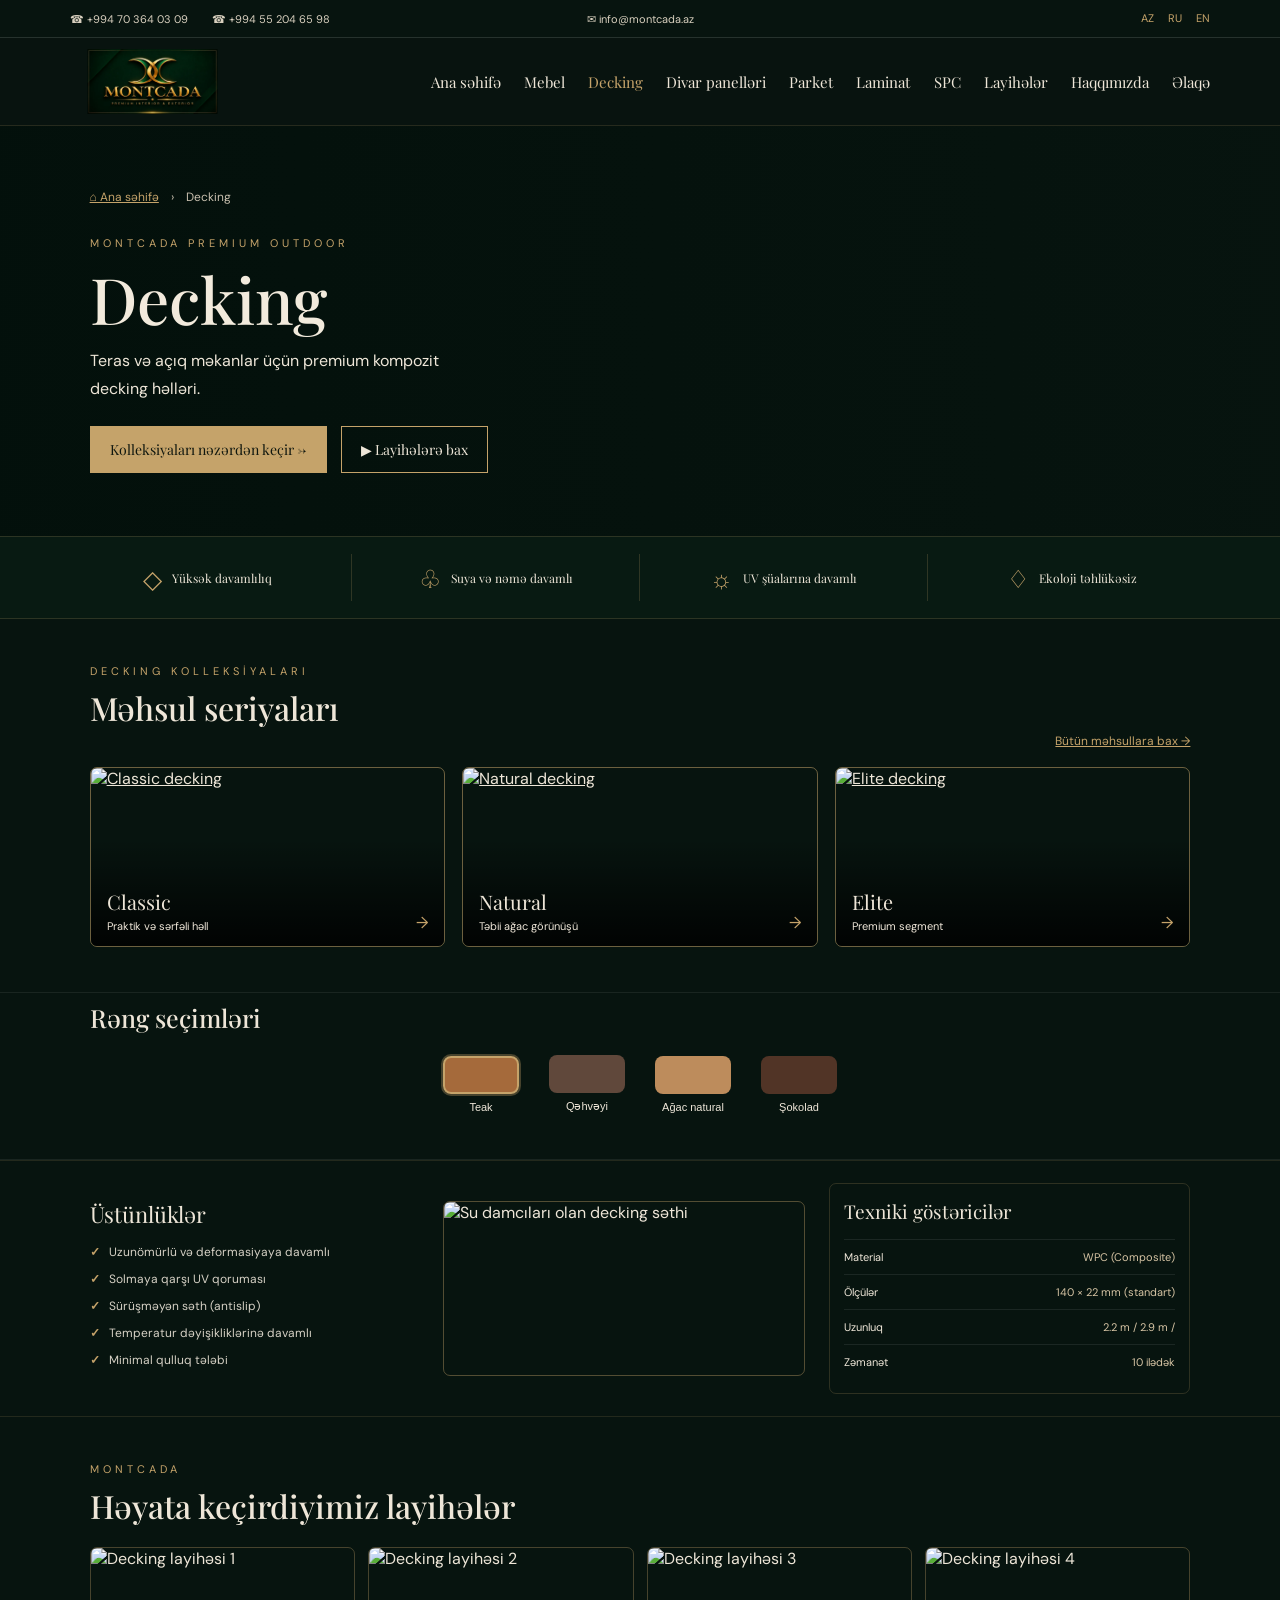
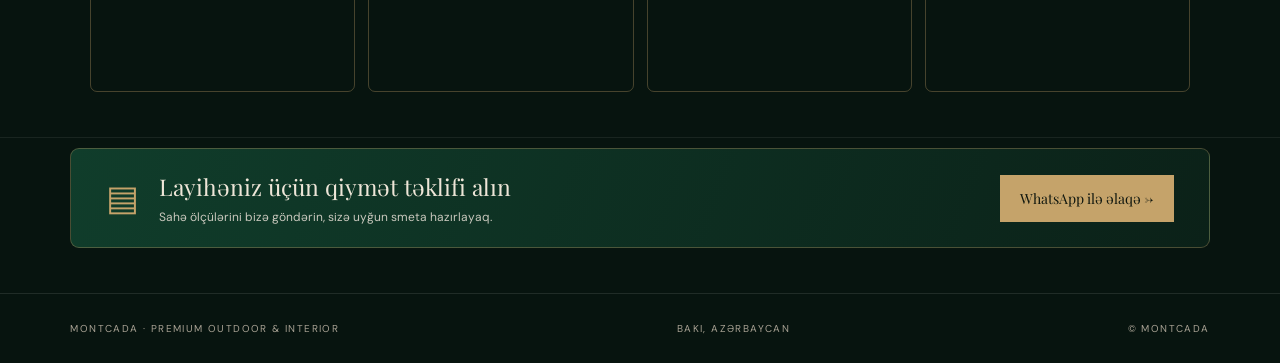
==== commit ac034d47: "Update decking.html" ====
--- a/decking.html
+++ b/decking.html
@@ -243,7 +243,7 @@
 
     <div class="spec-row">
       <span>Uzunluq</span>
-      <span>2.9 m / 3.0 m / 4.0 m</span>
+      <span>2.2 m / 2.9 m / </span>
     </div>
 
     <div class="spec-row">
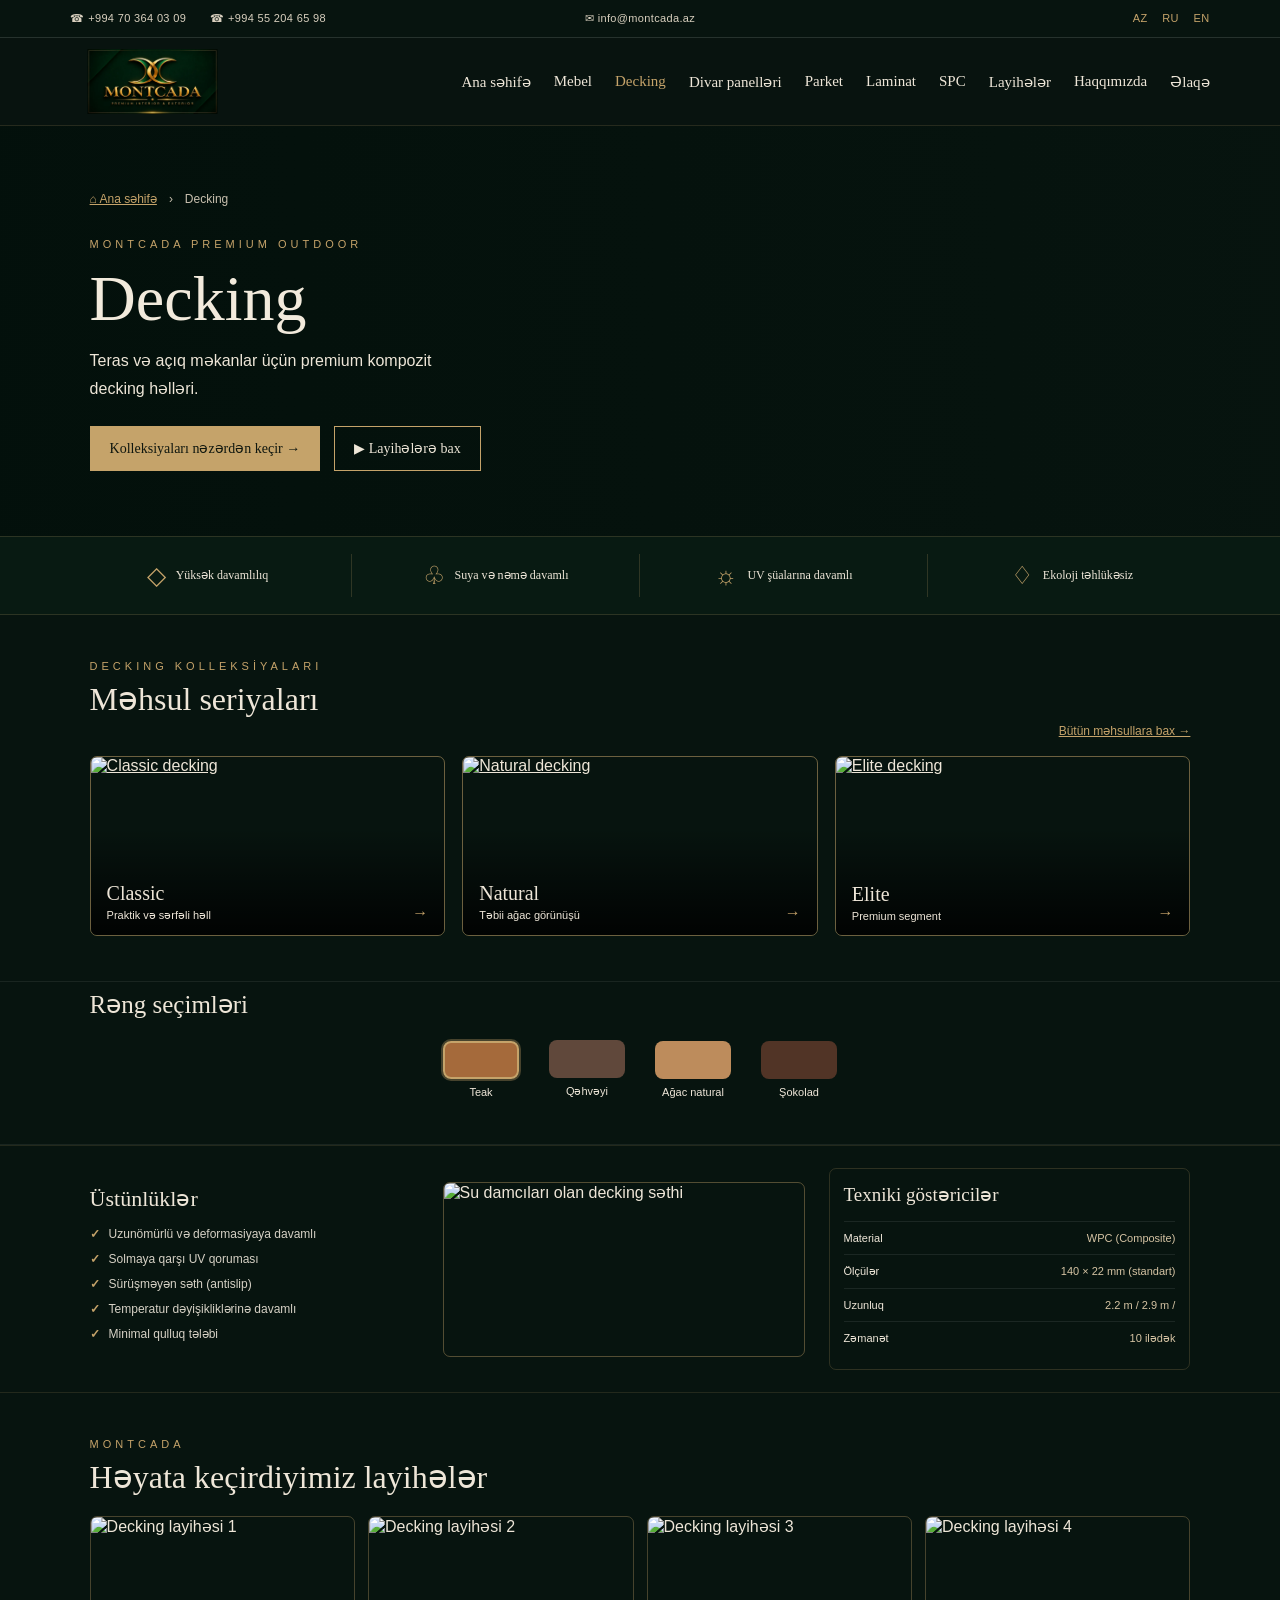
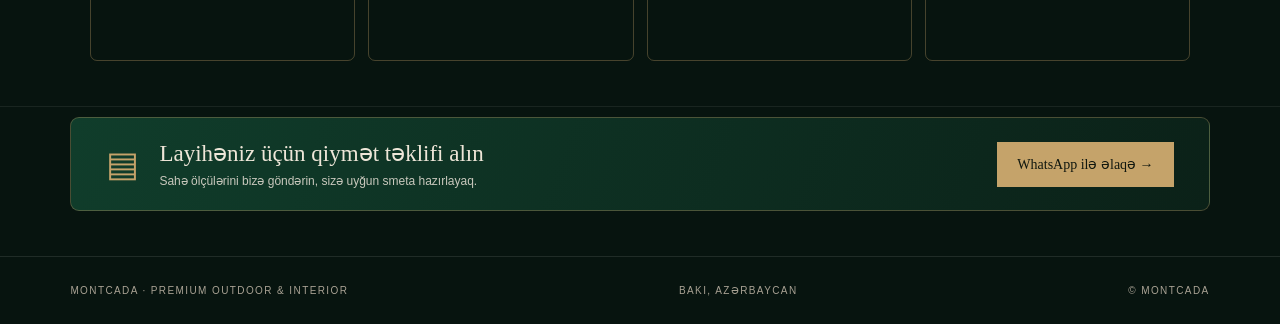
==== commit 2bfb44e9: "Update decking.html" ====
--- a/decking.html
+++ b/decking.html
@@ -8,7 +8,7 @@
 
 <link rel="preconnect" href="https://fonts.googleapis.com">
 <link rel="preconnect" href="https://fonts.gstatic.com" crossorigin>
-<link href="https://fonts.googleapis.com/css2?family=DM+Sans:wght@400;500;600;700&family=Playfair+Display:wght@500;600;700&display=swap" rel="stylesheet">
+
 
 
   <link rel="stylesheet" href="style.css">
--- a/style.css
+++ b/style.css
@@ -34,7 +34,7 @@
 border-bottom:1px solid #ffffff20;
 color:#d9d0bf;
 font-size:11px;
-letter-spacing:.35px
+letter-spacing:.35px;
   position:relative;
 }
 
@@ -43,6 +43,25 @@
 gap:24px;
 flex-wrap:wrap;
 
+}
+
+.location-link{
+  display:inline-flex;
+  align-items:center;
+  gap:7px;
+  color:inherit;
+  text-decoration:none;
+  cursor:pointer;
+  transition:color .2s ease;
+}
+
+.location-link:hover{
+  color:var(--gold);
+}
+
+.location-link svg{
+  width:14px;
+  height:14px;
 }
 
 .top-email{
@@ -605,10 +624,35 @@
 
 @media(max-width:520px){
 
-.topbar{font-size:8px}
-
-
-.languages{letter-spacing:1px}
+
+.topbar{
+  flex-wrap:nowrap;
+  min-height:58px;
+  align-items:flex-start;
+  position:relative;
+}
+
+.top-contacts{
+  display:flex;
+  flex-direction:column;
+  align-items:flex-start;
+  gap:4px;
+}
+
+.top-email{
+  position:absolute;
+  left:50%;
+  top:50%;
+  transform:translate(-50%,-50%);
+  white-space:nowrap;
+}
+
+.languages{
+  position:absolute;
+  top:7px;
+  right:4%;
+  letter-spacing:1px;
+}
 
 .hero{
 height:590px;
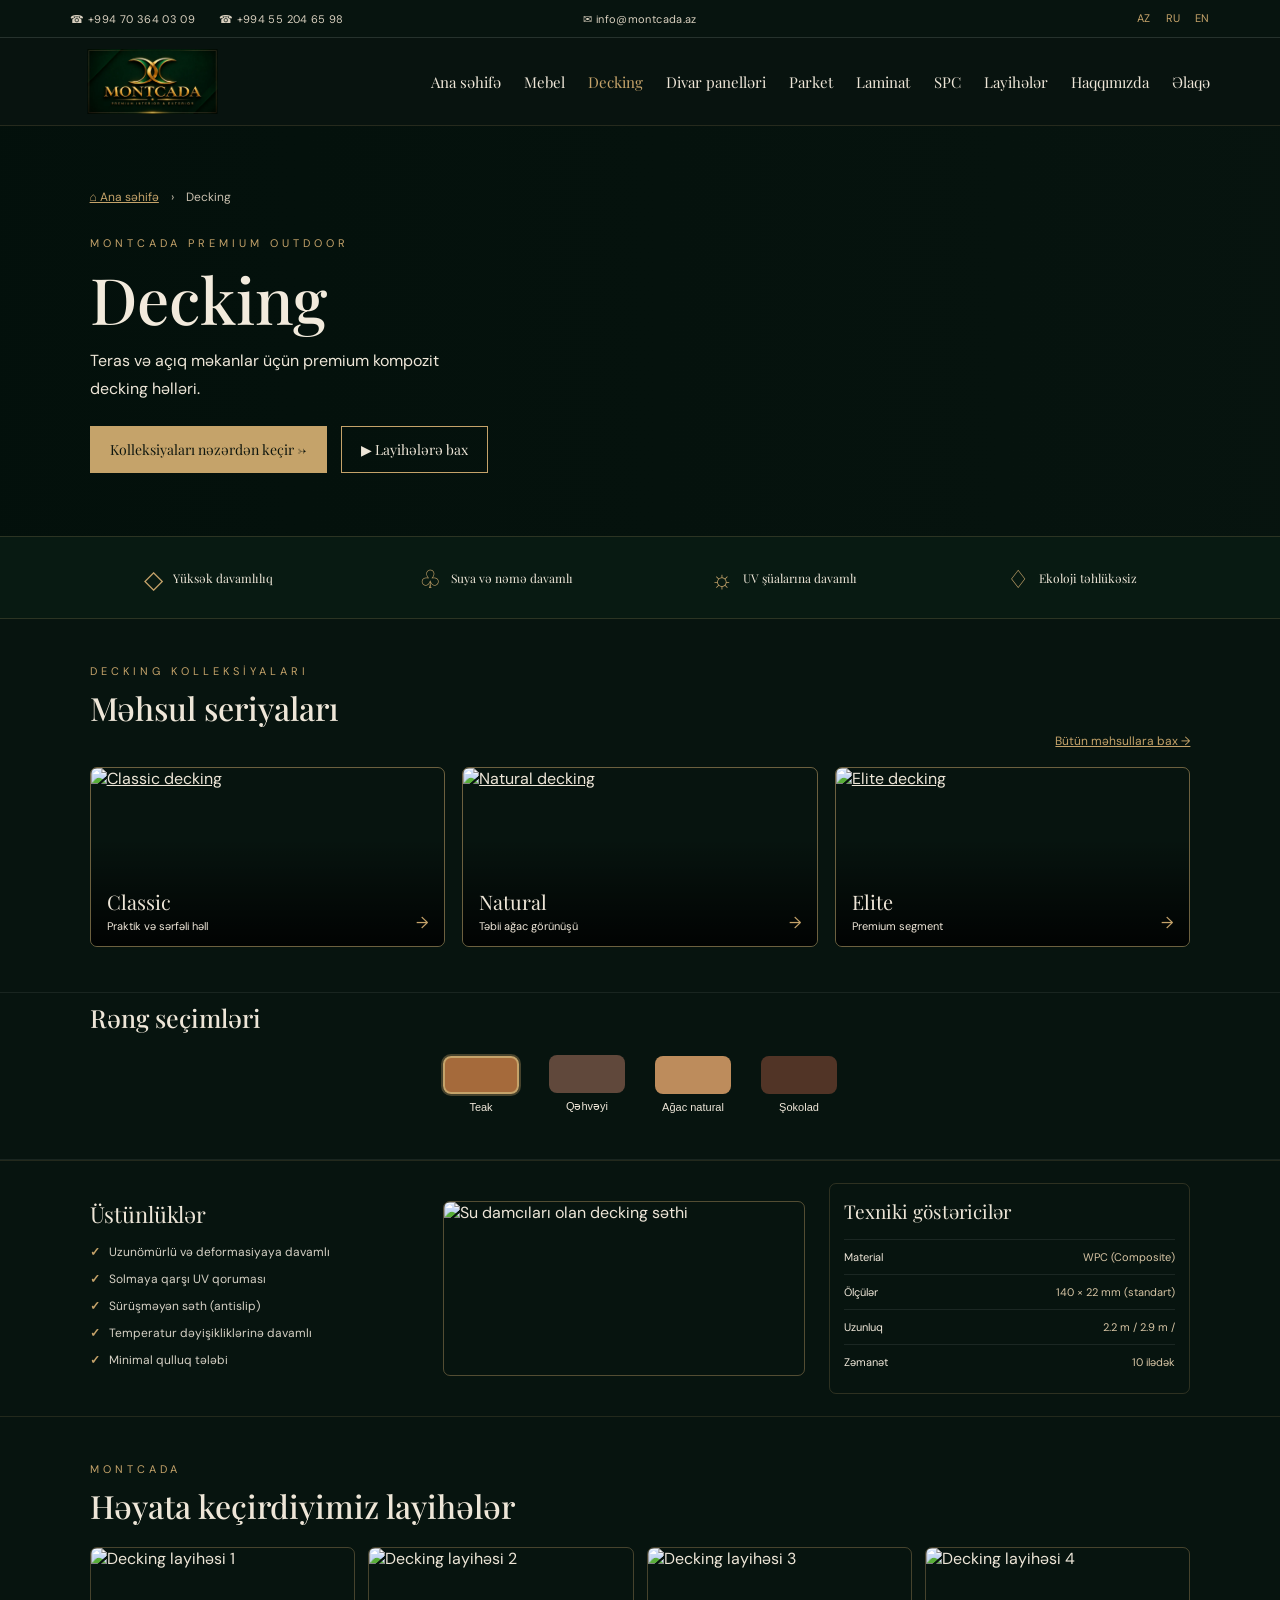
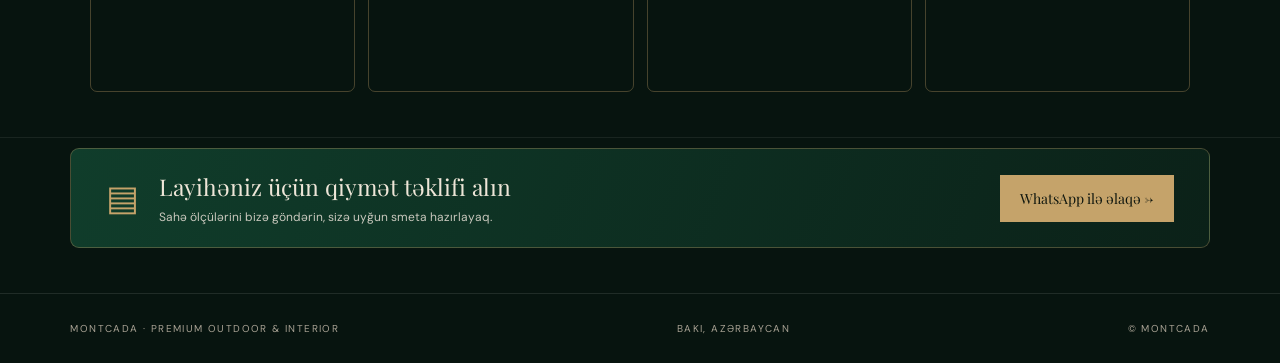
==== commit 12903931: "Update decking.html" ====
--- a/decking.html
+++ b/decking.html
@@ -115,8 +115,6 @@
 
   </section>
 
-</section>
-
 <!-- KOLLEKSİYALAR -->
 
 <section class="section" id="collections">
--- a/style.css
+++ b/style.css
@@ -1,4 +1,4 @@
-
+@import url('https://fonts.googleapis.com/css2?family=DM+Sans:wght@400;500;600;700&family=Playfair+Display:wght@500;600;700&display=swap');
 :root{
 --bg:#07140f;
 --panel:#0c1d16;
@@ -300,31 +300,31 @@
 color:#07140f
 }
 
-/* ÜSTÜNLÜKLƏR */
+/* ÜSTÜNLÜKLƏR — ÜMUMİ */
 
 .benefits{
-display:grid;
-grid-template-columns:repeat(4,1fr);
-padding:25px 5%;
-background:#071a12;
-border-bottom:1px solid #c5a36a33
+  display:grid;
+  grid-template-columns:repeat(4,minmax(0,1fr));
+  padding:17px 5%;
+  background:#071a12;
+  border-bottom:1px solid #c5a36a33;
 }
 
 .benefit{
-display:flex;
-align-items:center;
-justify-content:center;
-gap:14px;
-padding:5px 12px;
-border-right:1px solid #c5a36a44;
-font:15px "Playfair Display",serif
-}
-
-.benefit:last-child{border:0}
+  display:flex;
+  align-items:center;
+  justify-content:center;
+  gap:10px;
+  min-width:0;
+  padding:7px;
+  border:0;
+  font:400 12px "Playfair Display",serif;
+}
 
 .benefit-icon{
-font-size:30px;
-color:var(--gold)
+  flex-shrink:0;
+  font-size:25px;
+  color:var(--gold);
 }
 
 /* MƏHSULLAR */
@@ -586,15 +586,25 @@
 .hero-content{padding:45px 7%}
 
 .benefits{
-grid-template-columns:1fr 1fr;
-gap:15px;
-padding:22px 5%
+  grid-template-columns:repeat(4,minmax(0,1fr));
+  gap:3px;
+  padding:18px 2%;
 }
 
 .benefit{
-justify-content:flex-start;
-border:0;
-font-size:13px
+  display:flex;
+  align-items:center;
+  justify-content:center;
+  gap:4px;
+  min-width:0;
+  padding:4px 2px;
+  border:0;
+  font:400 9px "Playfair Display",serif;
+}
+
+.benefit-icon{
+font-size:23px;
+flex-shrink:0;
 }
 
 .category-grid{
@@ -702,13 +712,7 @@
 height:36px;
 font-size:21px
 }
-
-.benefit{
-gap:8px;
-font-size:11px;
-padding:3px
-}
-
+ 
 .benefit-icon{font-size:23px}
 
 .section{padding:52px 5%}
@@ -964,20 +968,8 @@
   border-block:1px solid var(--line);
   background:var(--panel)
 }
-.page-mebel .benefit{
-  display:flex;
-  align-items:center;
-  justify-content:center;
-  gap:14px;padding:10px;
-  border-right:1px solid #c5a36a35;
-  font-size:13px
-}
-.page-mebel .benefit:last-child{border:0}
-
-.page-mebel .benefit span{
-  font-size:25px;
-  color:var(--gold)
-}
+
+
 .page-mebel .section{
   padding:52px 5% 28px;
   max-width:1600px;
@@ -1074,8 +1066,6 @@
 
 @media(max-width:520px){
   
-  .page-mebel .benefit{font-size:10px;gap:7px;padding:12px 2px}
- .page-mebel .benefit span{font-size:20px}
  .page-mebel .section{padding:38px 4% 20px}
  .page-mebel .categories{grid-template-columns:repeat(2,1fr);gap:10px}
  .page-mebel .category{height:155px}
@@ -1182,22 +1172,6 @@
   background:#081a12;
 }
 
-.page-decking .benefit{
-  display:flex;
-  justify-content:center;
-  align-items:center;
-  gap:10px;
-  padding:7px;
-  border-right:1px solid #c5a36a35;
-  font-size:12px;
-}
-
-.page-decking .benefit:last-child{border:0}
-
-.page-decking .benefit span{
-  color:var(--gold);
-  font-size:25px;
-}
 
 /* BÖLMƏLƏR */
 .page-decking .section{padding:45px 7%}
@@ -1438,16 +1412,12 @@
   .page-decking .hero h1{font-size:46px}
   .page-decking .hero p{font-size:14px}
 
-  .page-decking .benefits{
-    grid-template-columns:repeat(4,1fr);
-    gap:8px;
-  }
-
-  .page-decking .benefit{
-    justify-content:flex-start;
-    border:0;
-    font-size:11px;
-  }
+ .page-decking .benefits{
+  grid-template-columns:repeat(4,minmax(0,1fr));
+  gap:3px;
+  padding-left:2%;
+  padding-right:2%;
+}
 
   .page-decking .collections{grid-template-columns:1fr 1fr}
   .page-decking .collection-card{height:145px}
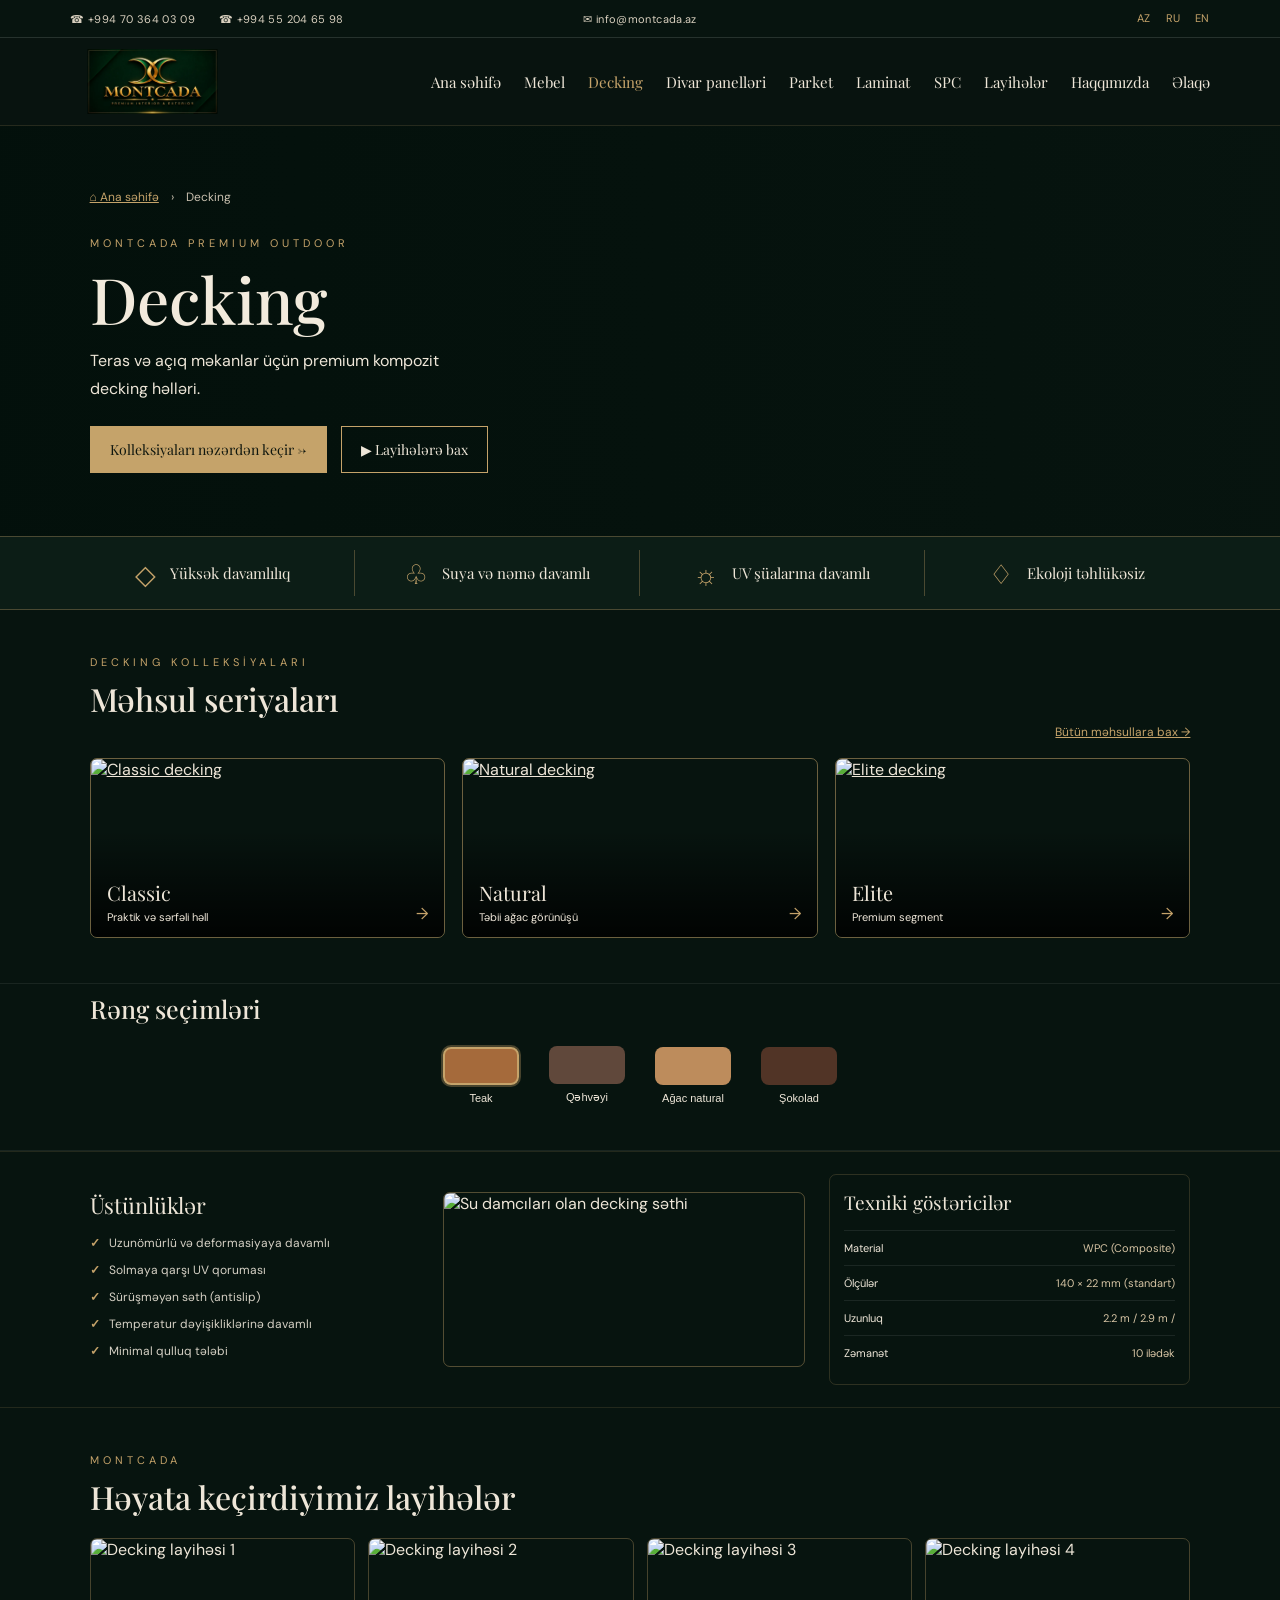
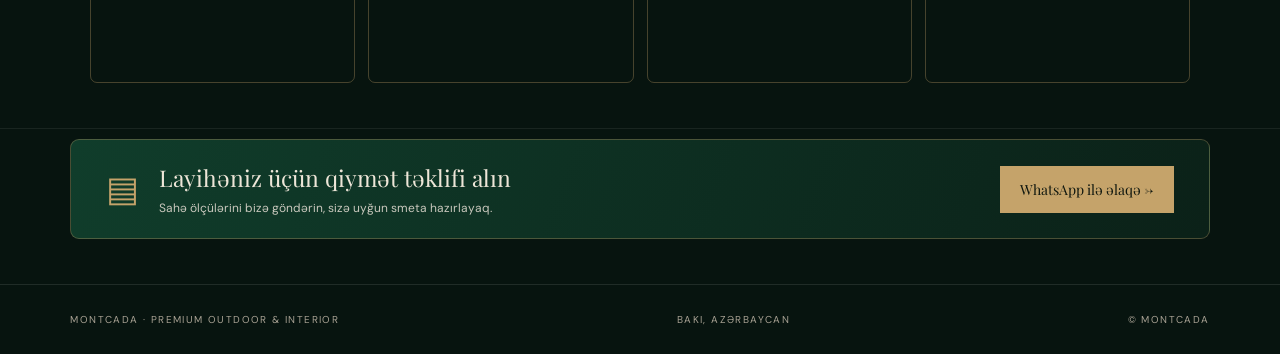
==== commit d107aa5e: "Update decking.html" ====
--- a/decking.html
+++ b/decking.html
@@ -92,28 +92,29 @@
 
 <!-- ÜSTÜNLÜKLƏR -->
 
-<section class="benefits">
-  <div class="benefit">
-    <span class="benefit-icon">◇</span>
+<!-- ÜSTÜNLÜKLƏR -->
+
+<section class="site-benefits">
+  <div class="site-benefit">
+    <span class="site-benefit-icon">◇</span>
     Yüksək davamlılıq
   </div>
 
-  <div class="benefit">
-    <span class="benefit-icon">♧</span>
+  <div class="site-benefit">
+    <span class="site-benefit-icon">♧</span>
     Suya və nəmə davamlı
   </div>
 
-  <div class="benefit">
-    <span class="benefit-icon">☼</span>
+  <div class="site-benefit">
+    <span class="site-benefit-icon">☼</span>
     UV şüalarına davamlı
   </div>
 
-  <div class="benefit">
-    <span class="benefit-icon">♢</span>
+  <div class="site-benefit">
+    <span class="site-benefit-icon">♢</span>
     Ekoloji təhlükəsiz
   </div>
-
-  </section>
+</section>
 
 <!-- KOLLEKSİYALAR -->
 
--- a/style.css
+++ b/style.css
@@ -307,6 +307,7 @@
   grid-template-columns:repeat(4,minmax(0,1fr));
   padding:17px 5%;
   background:#071a12;
+  border-top:1px solid #c5a36a33;
   border-bottom:1px solid #c5a36a33;
 }
 
@@ -318,12 +319,12 @@
   min-width:0;
   padding:7px;
   border:0;
-  font:400 12px "Playfair Display",serif;
+  font:400 16px "Playfair Display",serif;
 }
 
 .benefit-icon{
   flex-shrink:0;
-  font-size:25px;
+  font-size:28px;
   color:var(--gold);
 }
 
@@ -842,13 +843,74 @@
   }
 }
 
-
+/* =================================
+   BÜTÜN SƏHİFƏLƏR — ÜSTÜNLÜKLƏR ZOLAĞI
+================================= */
+
+.site-benefits {
+  display: grid;
+  grid-template-columns: repeat(4, minmax(0, 1fr));
+  align-items: center;
+  padding: 13px 5.5%;
+  background: #0c1d16;
+  border-top: 1px solid #c5a36a55;
+  border-bottom: 1px solid #c5a36a55;
+}
+
+.site-benefit {
+  display: flex;
+  align-items: center;
+  justify-content: center;
+  gap: 14px;
+  min-height: 44px;
+  padding: 5px 12px;
+  border-right: 1px solid #c5a36a55;
+  color: #eee6d8;
+  font-family: "Playfair Display", serif;
+  font-size: 15px;
+}
+
+.site-benefit:last-child {
+  border-right: 0;
+}
+
+.site-benefit-icon {
+  flex-shrink: 0;
+  color: #c5a36a;
+  font-size: 27px;
+}
+
+@media (max-width: 620px) {
+  .site-benefits {
+    grid-template-columns: repeat(2, minmax(0, 1fr));
+    padding: 8px 3%;
+  }
+
+  .site-benefit {
+    justify-content: flex-start;
+    font-size: 12px;
+    gap: 9px;
+    padding: 10px 8px;
+  }
+
+  .site-benefit:nth-child(2) {
+    border-right: 0;
+  }
+
+  .site-benefit:nth-child(-n+2) {
+    border-bottom: 1px solid #c5a36a33;
+  }
+
+  .site-benefit-icon {
+    font-size: 22px;
+  }
+}
 
 /* =====================================
    MEBEL SƏHİFƏSİ CSS
 ===================================== */
 
-.page-mebel .hero{height:410px;
+.page-mebel .hero{
       position:relative;
       overflow:hidden;
       background:var(--panel)
@@ -961,14 +1023,6 @@
   font-size:25px;
   cursor:pointer
 }
-.page-mebel .benefits{
-  display:grid;
-  grid-template-columns:repeat(4,1fr);
-  padding:17px 5%;
-  border-block:1px solid var(--line);
-  background:var(--panel)
-}
-
 
 .page-mebel .section{
   padding:52px 5% 28px;
@@ -1065,7 +1119,7 @@
 
 
 @media(max-width:520px){
-  
+      
  .page-mebel .section{padding:38px 4% 20px}
  .page-mebel .categories{grid-template-columns:repeat(2,1fr);gap:10px}
  .page-mebel .category{height:155px}
@@ -1092,7 +1146,7 @@
 
 /* HERO */
 .page-decking .hero{
-  min-height:410px;
+  
   position:relative;
   display:flex;
   align-items:center;
@@ -1161,17 +1215,6 @@
   background:var(--gold);
   color:#10170f;
 }
-
-/* ÜSTÜNLÜKLƏR */
-.page-decking .benefits{
-  display:grid;
-  grid-template-columns:repeat(4,1fr);
-  padding:17px 5%;
-  border-top:1px solid #c5a36a30;
-  border-bottom:1px solid #c5a36a30;
-  background:#081a12;
-}
-
 
 /* BÖLMƏLƏR */
 .page-decking .section{padding:45px 7%}
@@ -1407,17 +1450,10 @@
 
 @media(max-width:850px){
 
-  .page-decking .hero{min-height:420px}
+  
   .page-decking .hero-content{padding:35px 6%}
   .page-decking .hero h1{font-size:46px}
   .page-decking .hero p{font-size:14px}
-
- .page-decking .benefits{
-  grid-template-columns:repeat(4,minmax(0,1fr));
-  gap:3px;
-  padding-left:2%;
-  padding-right:2%;
-}
 
   .page-decking .collections{grid-template-columns:1fr 1fr}
   .page-decking .collection-card{height:145px}
@@ -1447,3 +1483,778 @@
   .page-decking .colors{gap:10px}
   .page-decking .color-swatch{width:65px}
 }
+
+
+/* =================================
+   DIVAR PANELLƏRI SƏHİFƏSİ
+================================= */
+
+.page-wall-panels .hero {
+    
+
+    position: relative;
+    display: flex;
+    align-items: center;
+    overflow: hidden;
+    
+}
+
+.page-wall-panels .hero-slides,
+.page-wall-panels .hero-slides img {
+    position: absolute;
+    inset: 0;
+    width: 100%;
+    height: 100%;
+}
+
+.page-wall-panels .hero-slides img {
+    object-fit: cover;
+    opacity: 0;
+    transition: opacity 1.5s ease;
+}
+
+.page-wall-panels .hero-slides img.active {
+    opacity: 1;
+}
+
+.page-wall-panels .hero:after {
+    content: "";
+    position: absolute;
+    inset: 0;
+    background: linear-gradient(
+        90deg,
+        var(--bg) 0%,
+        rgba(7,20,15,.91) 30%,
+        rgba(7,20,15,.35) 68%,
+        rgba(7,20,15,.08)
+    );
+}
+
+.page-wall-panels .hero-content {
+    position: relative;
+    z-index: 2;
+    padding: 55px 6%;
+    max-width: 650px;
+}
+
+.page-wall-panels .hero h1 {
+    font-size: clamp(42px, 5vw, 66px);
+    line-height: 1.08;
+    margin: 16px 0;
+}
+
+.page-wall-panels .hero p {
+    font-size: 18px;
+    line-height: 1.6;
+    max-width: 440px;
+}
+
+.page-wall-panels .slide-controls {
+    position: absolute;
+    z-index: 3;
+    left: 6%;
+    bottom: 25px;
+    display: flex;
+    gap: 13px;
+}
+
+.page-wall-panels .slide-dot {
+    width: 13px;
+    height: 13px;
+    border: 2px solid var(--gold);
+    border-radius: 50%;
+    cursor: pointer;
+    background: transparent;
+    padding: 0;
+}
+
+.page-wall-panels .slide-dot.active {
+    background: var(--gold);
+}
+
+.page-wall-panels .arrows {
+    position: absolute;
+    right: 5%;
+    bottom: 22px;
+    z-index: 3;
+    display: flex;
+    gap: 15px;
+}
+
+.page-wall-panels .arrows button {
+    width: 45px;
+    height: 45px;
+    border-radius: 50%;
+    border: 1px solid var(--gold);
+    color: var(--gold);
+    background: var(--bg);
+    font-size: 25px;
+    cursor: pointer;
+}
+
+.page-wall-panels .features {
+    display: grid;
+    grid-template-columns: repeat(4, 1fr);
+    padding: 17px 5%;
+    border-top: 1px solid #ffffff22;
+    border-bottom: 1px solid #ffffff22;
+    background: var(--panel);
+}
+
+.page-wall-panels .feature {
+    text-align: center;
+    padding: 8px;
+    border-right: 1px solid rgba(255,255,255,0.2);
+    font-size: 15px;
+}
+
+.page-wall-panels .feature:last-child {
+    border: 0;
+}
+
+.page-wall-panels .feature b {
+    color: var(--gold);
+    font-size: 23px;
+    margin-right: 12px;
+}
+
+.page-wall-panels .section {
+    padding: 58px 5%;
+}
+
+.page-wall-panels .section-title {
+    margin-bottom: 28px;
+}
+
+.page-wall-panels .section-title h2 {
+    font-size: 36px;
+    margin: 8px 0;
+}
+
+.page-wall-panels .section-title p {
+    color: var(--muted);
+}
+
+.page-wall-panels .panel-grid {
+    display: grid;
+    grid-template-columns: repeat(3, 1fr);
+    gap: 18px;
+}
+
+.page-wall-panels .panel-card {
+    height: 235px;
+    position: relative;
+    overflow: hidden;
+    border: 1px solid var(--gold);
+    border-radius: 10px;
+}
+
+.page-wall-panels .panel-card img {
+    width: 100%;
+    height: 100%;
+    object-fit: cover;
+    transition: transform .6s;
+}
+
+.page-wall-panels .panel-card:hover img {
+    transform: scale(1.06);
+}
+
+.page-wall-panels .panel-card:after {
+    content: "";
+    position: absolute;
+    inset: 35% 0 0;
+    background: linear-gradient(transparent, rgba(0,0,0,.88));
+}
+
+.page-wall-panels .panel-label {
+    position: absolute;
+    z-index: 2;
+    bottom: 16px;
+    left: 17px;
+    right: 15px;
+}
+
+.page-wall-panels .panel-label h3 {
+    font-size: 21px;
+    margin: 0 0 5px;
+}
+
+.page-wall-panels .panel-label p {
+    font-size: 13px;
+    margin: 0;
+}
+
+.page-wall-panels .panel-label span {
+    float: right;
+    color: var(--gold);
+    font-size: 24px;
+}
+
+.page-wall-panels .about {
+    display: grid;
+    grid-template-columns: 1fr 1fr;
+    background: var(--panel);
+    border-top: 1px solid #ffffff22;
+}
+
+.page-wall-panels .about img {
+    width: 100%;
+    height: 100%;
+    min-height: 340px;
+    object-fit: cover;
+}
+
+.page-wall-panels .about-text {
+    padding: 50px 8%;
+}
+
+.page-wall-panels .about-text h2 {
+    font-size: 40px;
+    margin: 10px 0;
+}
+
+.page-wall-panels .about-text p {
+    line-height: 1.8;
+    color: var(--cream);
+}
+
+.page-wall-panels .about-list {
+    margin-top: 20px;
+    color: var(--gold);
+    line-height: 2.5;
+}
+
+.page-wall-panels footer {
+    padding: 25px 5%;
+    border-top: 1px solid #ffffff22;
+    display: flex;
+    justify-content: space-between;
+    color: var(--muted);
+    font-size: 11px;
+    letter-spacing: 1px;
+}
+
+/* TABLET */
+
+@media (max-width: 900px) {
+    .page-wall-panels .panel-card {
+        height: 190px;
+    }
+}
+
+/* MOBILE */
+
+@media (max-width: 600px) {
+    .page-wall-panels .hero {
+        
+    }
+
+    .page-wall-panels .hero-content {
+        padding: 45px 6%;
+    }
+
+    .page-wall-panels .hero h1 {
+        font-size: 40px;
+    }
+
+    .page-wall-panels .hero p {
+        font-size: 15px;
+    }
+
+    .page-wall-panels .features {
+    grid-template-columns: repeat(4, minmax(0, 1fr));
+    gap: 0;
+    padding-left: 2%;
+    padding-right: 2%;
+    width: 100%;
+    box-sizing: border-box;
+}
+
+    .page-wall-panels .feature {
+        font-size: 12px;
+        border: 0;
+    }
+
+    .page-wall-panels .section {
+        padding: 40px 4%;
+    }
+
+    .page-wall-panels .section-title h2 {
+        font-size: 29px;
+    }
+
+    .page-wall-panels .panel-grid {
+    grid-template-columns: 1fr;
+    gap: 10px;
+}
+    }
+
+    .page-wall-panels .panel-card {
+        height: 160px;
+    }
+
+    .page-wall-panels .panel-label {
+        left: 11px;
+        bottom: 12px;
+    }
+
+    .page-wall-panels .panel-label h3 {
+        font-size: 15px;
+    }
+
+    .page-wall-panels .panel-label p {
+        font-size: 10px;
+    }
+
+    .page-wall-panels .about {
+        grid-template-columns: 1fr;
+    }
+
+    .page-wall-panels .about img {
+        min-height: 230px;
+    }
+
+    .page-wall-panels .about-text {
+        padding: 32px 6%;
+    }
+
+    .page-wall-panels .about-text h2 {
+        font-size: 31px;
+    }
+
+    .page-wall-panels footer {
+        gap: 12px;
+        flex-direction: column;
+    }
+}
+
+
+
+
+/* =====================================
+   PARKET SƏHİFƏSİ CSS
+===================================== */
+
+.page-parket .hero {
+  height: 310px;
+  min-height: 310px;
+  position: relative;
+  overflow: hidden;
+  background: #07140f;
+}
+
+.page-parket .hero-img {
+  position: absolute;
+  inset: 0;
+  background-size: cover;
+  background-position: center;
+  opacity: 0;
+  transition: opacity 1.4s ease;
+}
+
+.page-parket .hero-img.active {
+  opacity: 1;
+}
+
+.page-parket .hero:after {
+  content: "";
+  position: absolute;
+  inset: 0;
+  background: linear-gradient(
+    90deg,
+    rgba(2,27,18,.98) 0%,
+    rgba(2,27,18,.88) 27%,
+    rgba(2,27,18,.25) 58%,
+    rgba(2,27,18,.05) 100%
+  );
+}
+
+.page-parket .hero-content {
+  position: relative;
+  z-index: 2;
+  padding: 34px 5.8%;
+  max-width: 570px;
+}
+
+.page-parket .eyebrow {
+  color: var(--gold);
+  letter-spacing: 5px;
+  text-transform: uppercase;
+  font-size: 12px;
+  font-weight: 600;
+}
+
+.page-parket .hero h1 {
+  font: 500 clamp(42px,5vw,64px)/1.04 "Playfair Display",serif;
+  margin: 10px 0 8px;
+}
+
+.page-parket .hero p {
+  font-size: 18px;
+  line-height: 1.5;
+  max-width: 410px;
+  margin: 0 0 17px;
+}
+
+.page-parket .actions {
+  display: flex;
+  gap: 14px;
+  flex-wrap: wrap;
+}
+
+.page-parket .btn {
+  display: inline-flex;
+  align-items: center;
+  gap: 10px;
+  padding: 13px 22px;
+  border: 1px solid var(--gold);
+  border-radius: 4px;
+  font-size: 14px;
+  font-weight: 600;
+}
+
+.page-parket .btn.primary {
+  background: var(--gold);
+  color: #172116;
+}
+
+.page-parket .btn.secondary {
+  background: rgba(2,26,17,.38);
+}
+
+.page-parket .dots {
+  display: flex;
+  gap: 13px;
+  margin-top: 24px;
+}
+
+.page-parket .dot {
+  width: 11px;
+  height: 11px;
+  border: 1.5px solid var(--gold);
+  border-radius: 50%;
+  background: transparent;
+  padding: 0;
+  cursor: pointer;
+}
+
+.page-parket .dot.active {
+  background: var(--gold);
+}
+
+.page-parket .arrows {
+  position: absolute;
+  z-index: 3;
+  right: 5.5%;
+  bottom: 24px;
+  display: flex;
+  gap: 12px;
+}
+
+.page-parket .arrow {
+  width: 45px;
+  height: 45px;
+  border-radius: 50%;
+  border: 1px solid var(--gold);
+  background: rgba(2,26,17,.72);
+  color: var(--gold);
+  font-size: 25px;
+  cursor: pointer;
+}
+
+.page-parket .benefits {
+  display: grid;
+  grid-template-columns: repeat(4,1fr);
+  padding: 13px 5.5%;
+  border-top: 1px solid #c5a36a55;
+  border-bottom: 1px solid #c5a36a55;
+  background: #0c1d16;
+}
+
+.page-parket .benefit {
+  display: flex;
+  align-items: center;
+  justify-content: center;
+  gap: 14px;
+  padding: 4px 12px;
+  border-right: 1px solid #c5a36a55;
+  font-size: 15px;
+}
+
+.page-parket .benefit:last-child {
+  border: 0;
+}
+
+.page-parket .benefit .ico {
+  font-size: 28px;
+  color: var(--gold);
+}
+
+.page-parket .section {
+  padding: 25px 5.5% 24px;
+}
+
+.page-parket .kicker {
+  font-size: 12px;
+  letter-spacing: 4px;
+  color: var(--gold);
+  font-weight: 600;
+}
+
+.page-parket .section h2,
+.page-parket .about h2 {
+  font: 600 clamp(28px,3vw,40px) "Playfair Display",serif;
+  margin: 6px 0;
+}
+
+.page-parket .section p {
+  color: var(--muted);
+  margin: 5px 0 17px;
+}
+
+.page-parket .cards {
+  display: grid;
+  grid-template-columns: repeat(5,1fr);
+  gap: 12px;
+}
+
+.page-parket .card {
+  height: 190px;
+  position: relative;
+  border: 1px solid #c5a36a55;
+  border-radius: 13px;
+  overflow: hidden;
+  background: #102a1c;
+}
+
+.page-parket .card img {
+  width: 100%;
+  height: 100%;
+  object-fit: cover;
+  transition: transform .6s;
+}
+
+.page-parket .card:hover img {
+  transform: scale(1.06);
+}
+
+.page-parket .card:after {
+  content: "";
+  position: absolute;
+  inset: 35% 0 0;
+  background: linear-gradient(transparent,rgba(1,20,13,.94));
+}
+
+.page-parket .card-label {
+  position: absolute;
+  z-index: 1;
+  left: 17px;
+  right: 14px;
+  bottom: 13px;
+}
+
+.page-parket .card-label strong {
+  display: block;
+  font-size: 17px;
+}
+
+.page-parket .card-label span {
+  font-size: 13px;
+  color: #eee4d2;
+}
+
+.page-parket .card-label b {
+  float: right;
+  color: var(--gold);
+  font-size: 25px;
+}
+
+.page-parket .about {
+  display: grid;
+  grid-template-columns: 39% 1fr 23%;
+  border-top: 1px solid #c5a36a55;
+  background: #0c1d16;
+  min-height: 235px;
+}
+
+.page-parket .about-photo {
+  min-height: 235px;
+  background-size: cover;
+  background-position: center;
+}
+
+.page-parket .about-copy {
+  padding: 28px 38px;
+}
+
+.page-parket .about-copy p {
+  line-height: 1.65;
+  color: #e0d9ca;
+  margin: 8px 0;
+}
+
+.page-parket .about-list {
+  padding: 25px 30px;
+  display: flex;
+  flex-direction: column;
+  justify-content: center;
+  gap: 13px;
+  border-left: 1px solid #c5a36a55;
+}
+
+.page-parket .about-list div {
+  border-bottom: 1px solid rgba(197,163,106,.18);
+  padding-bottom: 10px;
+}
+
+.page-parket .about-list span {
+  color: var(--gold);
+  font-size: 20px;
+  margin-right: 12px;
+}
+
+.page-parket footer {
+  padding: 18px 5.5%;
+  display: flex;
+  justify-content: space-between;
+  color: #9f9a8c;
+  font-size: 11px;
+  letter-spacing: 1.5px;
+  border-top: 1px solid #c5a36a55;
+}
+
+/* PARKET — TABLET */
+
+@media(max-width:900px) {
+  .page-parket .cards {
+    grid-template-columns: repeat(3,1fr);
+  }
+
+  .page-parket .about {
+    grid-template-columns: 1fr 1fr;
+  }
+
+  .page-parket .about-list {
+    grid-column: 1/-1;
+    display: grid;
+    grid-template-columns: repeat(2,1fr);
+    border-left: 0;
+    border-top: 1px solid #c5a36a55;
+  }
+}
+
+/* PARKET — MOBİL */
+
+@media(max-width:620px) {
+  .page-parket .hero {
+    height: 380px;
+    min-height: 380px;
+  }
+
+  .page-parket .hero-content {
+    padding: 42px 6%;
+    max-width: 95%;
+  }
+
+  .page-parket .hero h1 {
+    font-size: 48px;
+  }
+
+  .page-parket .hero p {
+    font-size: 15px;
+    max-width: 300px;
+  }
+
+  .page-parket .arrows {
+    right: 5%;
+    bottom: 16px;
+  }
+
+  .page-parket .arrow {
+    width: 37px;
+    height: 37px;
+  }
+
+  .page-parket .dots {
+    gap: 9px;
+    margin-top: 20px;
+  }
+
+  .page-parket .benefits {
+    grid-template-columns: repeat(2,1fr);
+    padding: 8px 3%;
+  }
+
+  .page-parket .benefit {
+    font-size: 11px;
+    justify-content: flex-start;
+    padding: 9px 7px;
+    gap: 8px;
+  }
+
+  .page-parket .benefit:nth-child(2) {
+    border-right: 0;
+  }
+
+  .page-parket .benefit .ico {
+    font-size: 20px;
+  }
+
+  .page-parket .section {
+    padding: 24px 4%;
+  }
+
+  .page-parket .section h2 {
+    font-size: 29px;
+  }
+
+  .page-parket .cards {
+    grid-template-columns: repeat(2,1fr);
+    gap: 9px;
+  }
+
+  .page-parket .card {
+    height: 150px;
+  }
+
+  .page-parket .card-label {
+    left: 10px;
+    bottom: 10px;
+  }
+
+  .page-parket .card-label strong {
+    font-size: 14px;
+  }
+
+  .page-parket .card-label span {
+    font-size: 10px;
+  }
+
+  .page-parket .about {
+    grid-template-columns: 1fr;
+  }
+
+  .page-parket .about-photo {
+    min-height: 210px;
+  }
+
+  .page-parket .about-copy {
+    padding: 23px 6%;
+  }
+
+  .page-parket .about-list {
+    grid-template-columns: 1fr 1fr;
+    padding: 18px 6%;
+  }
+
+  .page-parket .about-list div {
+    font-size: 12px;
+  }
+
+  .page-parket footer {
+    padding: 15px 4%;
+    font-size: 8px;
+    gap: 10px;
+  }
+}
